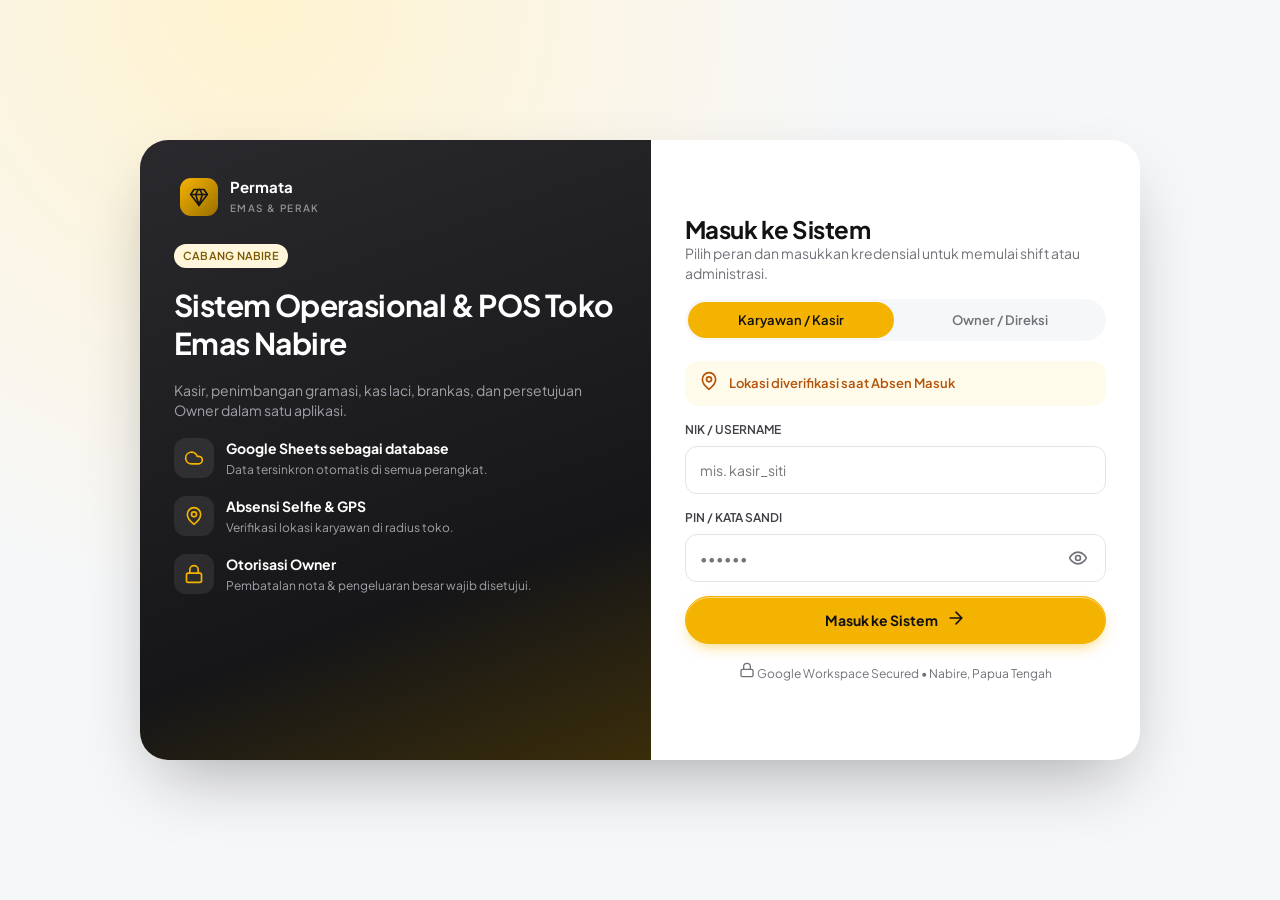
==== index.html @ ee14bbf2 "Feat: Tambah icon & foto profil owner/karyawan, tombol akses cepat + transaksi, dan integrasi Google" ====
<!DOCTYPE html>
<html lang="id">
<head>
<meta charset="UTF-8">
<meta name="viewport" content="width=device-width, initial-scale=1, viewport-fit=cover">
<meta name="theme-color" content="#161618">
<title>Permata Emas &amp; Perak POS</title>
<link rel="preconnect" href="https://fonts.googleapis.com">
<link rel="preconnect" href="https://fonts.gstatic.com" crossorigin>
<link href="https://fonts.googleapis.com/css2?family=Plus+Jakarta+Sans:wght@400;500;600;700;800&display=swap" rel="stylesheet">
<link rel="stylesheet" href="css/style.css">
</head>
<body>

<div id="boot" class="boot"><div><i></i>PERMATA</div></div>

<!-- ============ LOGIN (statis, tampil instan) ============ -->
<div id="view-login" class="hidden">
  <div class="lg">
    <div class="lg-l">
      <div class="brand"><div class="logo" data-ic="gem"></div><div><b>Permata</b><small>EMAS &amp; PERAK</small></div></div>
      <div><span class="pill gold" id="lg-cab">CABANG NABIRE</span></div>
      <h1>Sistem Operasional &amp; POS Toko Emas Nabire</h1>
      <p>Kasir, penimbangan gramasi, kas laci, brankas, dan persetujuan Owner dalam satu aplikasi.</p>
      <div class="feat"><div class="ico" data-ic="cloud"></div><div><b>Google Sheets sebagai database</b><small>Data tersinkron otomatis di semua perangkat.</small></div></div>
      <div class="feat"><div class="ico" data-ic="pin"></div><div><b>Absensi Selfie &amp; GPS</b><small>Verifikasi lokasi karyawan di radius toko.</small></div></div>
      <div class="feat"><div class="ico" data-ic="lock"></div><div><b>Otorisasi Owner</b><small>Pembatalan nota &amp; pengeluaran besar wajib disetujui.</small></div></div>
    </div>
    <div class="lg-r">
      <div class="lgm">
        <div class="brand"><div class="logo" data-ic="gem"></div><div><b id="lgm-nama">Toko Emas &amp; Perak Permata</b><small>SISTEM KASIR &amp; OPERASIONAL</small></div></div>
        <div class="spot" style="margin-top:10px"><span data-ic="coin"></span><div><small style="color:#a1a1aa">Spot Emas 24K Nabire</small><br><b id="lgm-spot">-</b></div></div>
      </div>
      <h2>Masuk ke Sistem</h2>
      <p style="color:var(--mut);margin:4px 0 16px">Pilih peran dan masukkan kredensial untuk memulai shift atau administrasi.</p>
      <div class="seg fill" id="lg-role" style="margin-bottom:16px">
        <button type="button" class="on" data-role="KARYAWAN">Karyawan / Kasir</button>
        <button type="button" data-role="OWNER">Owner / Direksi</button>
      </div>
      <div class="gps warn" id="lg-gps"><span data-ic="pin"></span><span id="lg-gps-t">Memeriksa lokasi…</span></div>
      <form id="lg-form" autocomplete="on" novalidate>
        <div id="lg-err" class="err hidden"></div>
        <label class="fld"><span class="lb">NIK / USERNAME</span><input class="inp" id="lg-u" autocomplete="username" autocapitalize="none" placeholder="mis. kasir_siti"></label>
        <label class="fld"><span class="lb">PIN / KATA SANDI</span>
          <div class="pw"><input class="inp" id="lg-p" type="password" autocomplete="current-password" placeholder="••••••"><button type="button" class="eye" id="lg-eye" aria-label="Tampilkan sandi" data-ic="eye"></button></div>
        </label>
        <button class="btn pri blk" id="lg-go" type="submit">Masuk ke Sistem <span data-ic="arrow"></span></button>
      </form>
      <div class="demo hidden" id="lg-demo"><span class="lbl">Akses cepat pengujian (demo mode)</span>
        <div class="row2"><button type="button" id="dm-k"><span data-ic="user" class="ic s"></span> Kasir</button><button type="button" id="dm-o"><span data-ic="shield"></span> Owner</button></div></div>
      <p style="text-align:center;margin-top:18px"><small><span data-ic="lock" class="ic s"></span> Google Workspace Secured • Nabire, Papua Tengah</small></p>
    </div>
  </div>
</div>

<!-- ============ APLIKASI (semua halaman dimuat sekali, navigasi = show/hide) ============ -->
<div id="view-app" class="hidden">
  <aside id="sidebar"></aside>
  <div class="shell">
    <header id="topbar"></header>
    <main id="main">
      <section class="pg" id="pg-dashboard"></section>
      <section class="pg" id="pg-kasir"></section>
      <section class="pg" id="pg-stok"></section>
      <section class="pg" id="pg-kas"></section>
      <section class="pg" id="pg-brankas"></section>
      <section class="pg" id="pg-bank"></section>
      <section class="pg" id="pg-absensi"></section>
      <section class="pg" id="pg-piutang"></section>
      <section class="pg" id="pg-approval"></section>
      <section class="pg" id="pg-laporan"></section>
      <section class="pg" id="pg-pengaturan"></section>
      <section class="pg" id="pg-backend"></section>
      <section class="pg" id="pg-menu"></section>
    </main>
  </div>
  <nav id="bnav"></nav>
  <button class="fab-quick" data-a="trxnew" data-v="PENJUALAN" aria-label="Transaksi POS Cepat" title="Transaksi Baru (+)" data-ic="plus"></button>
</div>

<div id="modal-root"></div>
<div id="toast-root" aria-live="polite"></div>
<div id="print-area"></div>

<script src="js/config.js"></script>
<script src="js/api.js"></script>
<script src="js/app.js"></script>
</body>
</html>
---- css/style.css ----
/* ===== Aura Aurum POS — token dari DESIGN.md ===== */
:root{--gold:#F5B301;--gold-d:#7b5800;--gold-s:#FFF6DB;--ink:#121212;--obs:#161618;--obs2:#232326;--cv:#F6F7F9;--card:#fff;
--ln:#EDEDF0;--ln2:#E4E4E7;--mut:#71717A;--ok:#059669;--okb:#ECFDF5;--bad:#E11D48;--badb:#FFF1F2;--warn:#B45309;--warnb:#FFFBEB;
--sh:0 4px 20px -2px rgba(22,22,24,.05);--sh2:0 10px 25px -4px rgba(0,0,0,.25);--sb:env(safe-area-inset-bottom,0px);--st:env(safe-area-inset-top,0px)}
*{box-sizing:border-box;margin:0;padding:0}
html,body{height:100%}
body{font-family:'Plus Jakarta Sans',system-ui,-apple-system,'Segoe UI',Roboto,sans-serif;background:var(--cv);color:var(--ink);font-size:14px;line-height:20px;font-variant-numeric:tabular-nums;-webkit-tap-highlight-color:transparent;overflow-x:hidden}
button,input,select,textarea{font:inherit;color:inherit}
button{cursor:pointer;border:0;background:none;text-align:left}
a{color:var(--gold-d)}
.hidden{display:none!important}
.ic{width:20px;height:20px;fill:none;stroke:currentColor;stroke-width:2;stroke-linecap:round;stroke-linejoin:round;flex:none}
.ic.s{width:16px;height:16px}.ic.l{width:24px;height:24px}
:focus-visible{outline:2px solid var(--gold);outline-offset:2px}
small{font-size:12px;line-height:16px;color:var(--mut)}
b,.b{font-weight:700}
h1,h2,h3{letter-spacing:-.02em}
/* boot */
.boot{position:fixed;inset:0;background:var(--obs);display:grid;place-items:center;z-index:99;color:var(--gold);font-weight:800;letter-spacing:.2em}
.boot i{display:block;width:44px;height:44px;border-radius:12px;background:linear-gradient(135deg,#F5B301,#7b5800);margin:0 auto 14px;animation:pl 1s infinite alternate}
@keyframes pl{to{transform:scale(1.12);opacity:.7}}
/* buttons */
.btn{display:inline-flex;align-items:center;justify-content:center;gap:8px;min-height:48px;padding:0 20px;border-radius:999px;font-weight:700;border:1px solid var(--ln2);background:#fff;transition:transform .08s,background .15s;text-align:center}
.btn:active{transform:scale(.98)}
.btn.pri{background:var(--gold);border-color:var(--gold);color:var(--ink);box-shadow:inset 0 1px 0 rgba(255,255,255,.5),0 6px 16px -6px rgba(245,179,1,.7)}
.btn.dk{background:var(--obs);border-color:var(--obs);color:#fff}
.btn.gh:hover{background:#F4F4F5}
.btn.bad{background:var(--badb);border-color:#fecdd3;color:var(--bad)}
.btn.sm{min-height:36px;padding:0 14px;font-size:13px}
.btn.blk{width:100%}
.btn[disabled]{opacity:.5;pointer-events:none}
.ibtn{width:44px;height:44px;border-radius:50%;display:grid;place-items:center;background:#fff;border:1px solid var(--ln);position:relative}
.dot{position:absolute;top:6px;right:6px;min-width:16px;height:16px;border-radius:9px;background:var(--bad);color:#fff;font-size:10px;font-weight:700;display:grid;place-items:center;padding:0 4px}
/* cards */
.card{background:var(--card);border:1px solid var(--ln);border-radius:18px;box-shadow:var(--sh);padding:18px}
.card h3{font-size:16px;line-height:24px;font-weight:700}
.card .hd{display:flex;justify-content:space-between;align-items:center;gap:10px;margin-bottom:12px;flex-wrap:wrap}
.grid{display:grid;gap:20px}
.g4{grid-template-columns:repeat(4,1fr)}.g3{grid-template-columns:repeat(3,1fr)}.g2{grid-template-columns:repeat(2,1fr)}
.dash2{grid-template-columns:minmax(0,2fr) minmax(0,1fr)}
.kpi{position:relative;overflow:hidden}
.kpi .t{color:var(--mut);font-size:12px;font-weight:500}
.kpi .v{font-size:24px;line-height:32px;font-weight:700;letter-spacing:-.02em;margin:6px 0 8px}
.kpi .v small{font-size:13px;font-weight:600}
.kpi .ci{position:absolute;top:14px;right:14px;width:36px;height:36px;border-radius:50%;background:var(--cv);display:grid;place-items:center;color:var(--obs)}
.kpi.gold{background:linear-gradient(135deg,#fff 40%,var(--gold-s))}
.pill,.tag{display:inline-flex;align-items:center;gap:4px;border-radius:999px;font-size:11px;font-weight:600;padding:2px 9px;background:var(--cv);color:var(--mut);letter-spacing:.02em;white-space:nowrap}
.tag{border-radius:6px;text-transform:uppercase;letter-spacing:.04em;font-size:10px}
.pill.ok,.tag.ok{background:var(--okb);color:var(--ok)}.pill.bad,.tag.bad{background:var(--badb);color:var(--bad)}
.pill.warn,.tag.warn{background:var(--warnb);color:var(--warn)}.pill.gold,.tag.gold{background:var(--gold-s);color:var(--gold-d)}
.lbl{font-size:11px;font-weight:600;letter-spacing:.04em;text-transform:uppercase;color:var(--mut)}
/* shell */
#view-app{display:flex;min-height:100%}
#sidebar{width:260px;position:fixed;inset:0 auto 0 0;background:var(--obs);color:#fff;display:flex;flex-direction:column;padding:20px 16px;gap:14px;z-index:30;overflow-y:auto}
.brand{display:flex;gap:12px;align-items:center;padding:4px 6px 10px}
.logo{width:38px;height:38px;border-radius:11px;background:linear-gradient(135deg,#F5B301,#9a6f00);display:grid;place-items:center;color:#161618;flex:none}
.brand b{display:block;font-size:15px;line-height:18px}.brand small{color:#8E8E93;letter-spacing:.14em;font-size:10px;font-weight:600}
.nav{display:flex;flex-direction:column;gap:4px}
.nv{display:flex;align-items:center;gap:12px;height:46px;padding:0 16px;border-radius:999px;color:#8E8E93;font-weight:600;transition:background .12s,color .12s;width:100%}
.nv:hover{color:#fff;background:rgba(255,255,255,.06)}
.nv.on{background:var(--gold);color:#121212}
.nv .cnt{margin-left:auto;background:var(--bad);color:#fff;border-radius:9px;font-size:10px;padding:0 6px;min-width:18px;text-align:center}
.sbf{margin-top:auto;display:flex;flex-direction:column;gap:10px}
.sync{display:flex;align-items:center;gap:8px;padding:10px 12px;border-radius:14px;background:rgba(255,255,255,.06);font-size:12px;color:#d4d4d8}
.sync i{width:8px;height:8px;border-radius:50%;background:#34d399;flex:none}.sync.off i{background:#fb7185}.sync.run i{background:var(--gold);animation:pl .6s infinite alternate}
.shell{margin-left:260px;flex:1;min-width:0;display:flex;flex-direction:column}
#topbar{display:flex;align-items:center;gap:12px;padding:16px 24px 0;position:sticky;top:0;z-index:20;background:linear-gradient(var(--cv) 75%,rgba(246,247,249,0));padding-bottom:10px}
#topbar .ttl{flex:1;min-width:0}#topbar .ttl b{font-size:16px;display:block;white-space:nowrap;overflow:hidden;text-overflow:ellipsis}
.chips{display:flex;gap:8px;align-items:center;flex-wrap:wrap}
.chip{display:inline-flex;align-items:center;gap:6px;border-radius:999px;background:#fff;border:1px solid var(--ln);padding:6px 12px;font-size:12px;font-weight:600}
.chip.gold{background:var(--gold-s);border-color:#fde7a0;color:var(--gold-d)}
.me{display:flex;align-items:center;gap:10px}
.av{position:relative;width:40px;height:40px;border-radius:50%;background:linear-gradient(135deg,#F5B301,#7b5800);color:#fff;display:grid;place-items:center;font-weight:700;border:2px solid #fff;box-shadow:var(--sh);flex:none;overflow:hidden;font-size:13px;line-height:1}
.av.karyawan{background:linear-gradient(135deg,#3f3f46,#18181b)}
.av.owner{background:linear-gradient(135deg,#F5B301,#7b5800)}
.av.sm{width:30px;height:30px;font-size:11px;border-width:1.5px}
.av.xs{width:22px;height:22px;font-size:9px;border-width:1px}
.av.lg{width:56px;height:56px;font-size:20px;border-width:3px}
.av img{width:100%;height:100%;object-fit:cover;display:block}
.u-badge{display:inline-flex;align-items:center;gap:8px;font-weight:600}
.u-badge .nm{font-size:13px;line-height:16px}
.u-pill{display:inline-flex;align-items:center;gap:5px;background:var(--cv);padding:2px 8px 2px 2px;border-radius:999px;font-size:11px;font-weight:600;color:var(--ink);border:1px solid var(--ln)}
.fab-quick{position:fixed;right:24px;bottom:24px;z-index:45;width:56px;height:56px;border-radius:50%;background:var(--gold);color:var(--ink);display:grid;place-items:center;box-shadow:0 8px 24px -4px rgba(245,179,1,.65),0 2px 8px rgba(0,0,0,.15);border:2px solid #fff;transition:transform .12s,box-shadow .12s}
.fab-quick:hover{transform:scale(1.06);box-shadow:0 12px 28px -4px rgba(245,179,1,.8)}
.fab-quick:active{transform:scale(.94)}
.me .nm{text-align:right;line-height:16px}.me .nm b{font-size:13px;display:block}
main{padding:8px 24px 40px;flex:1}
.pg{display:none}.pg.on{display:block;animation:fi .12s ease-out}
@keyframes fi{from{opacity:.4}to{opacity:1}}
.ph{display:flex;justify-content:space-between;align-items:flex-end;gap:14px;margin:6px 0 18px;flex-wrap:wrap}
.ph h1{font-size:28px;line-height:36px;font-weight:700}.ph p{color:var(--mut);margin-top:2px}
#bnav{display:none}
/* list rows */
.tr{display:flex;align-items:center;gap:12px;width:100%;padding:12px 4px;border-bottom:1px solid #F1F1F4;min-height:56px}
.tr:last-child{border-bottom:0}
.tr:hover{background:#FAFAFB}
.ico{width:44px;height:44px;border-radius:14px;background:var(--cv);display:grid;place-items:center;color:var(--gold-d);flex:none}
.ico.bad{background:var(--badb);color:var(--bad)}.ico.ok{background:var(--okb);color:var(--ok)}.ico.gold{background:var(--gold-s)}
.tm{flex:1;min-width:0}.tm b{display:block;white-space:nowrap;overflow:hidden;text-overflow:ellipsis}.tm small{display:flex;gap:6px;align-items:center;flex-wrap:wrap}
.ta{text-align:right;flex:none}.ta b{display:block}.ta.neg b{color:var(--bad)}
.empty{text-align:center;color:var(--mut);padding:28px 10px}
/* quick tiles */
.tiles{display:grid;grid-template-columns:repeat(4,1fr);gap:12px}
.tile{display:flex;flex-direction:column;align-items:center;gap:8px;padding:16px 8px;min-height:92px;border-radius:18px;background:#fff;border:1px solid var(--ln);font-weight:600;font-size:13px;text-align:center;transition:transform .08s}
.tile:active{transform:scale(.97)}
.tile .ico{width:48px;height:48px;border-radius:50%}
.tile.pri{background:var(--gold);border-color:var(--gold)}.tile.pri .ico{background:rgba(255,255,255,.55);color:var(--ink)}
/* chart */
.bars{display:flex;align-items:flex-end;gap:6px;height:210px;padding-top:34px;position:relative}
.bc{flex:1;display:flex;flex-direction:column;align-items:center;gap:6px;height:100%;justify-content:flex-end;position:relative;min-width:0}
.bc .bw{width:100%;display:flex;align-items:flex-end;gap:2px;flex:1;justify-content:center}
.bc .b1{width:min(26px,60%);background:var(--gold);border-radius:8px 8px 3px 3px;min-height:3px;transition:height .25s}
.bc .b2{width:min(10px,30%);background:#D4D4D8;border-radius:5px 5px 2px 2px;min-height:3px}
.bc.z .b1{background:#F4F5F7}
.bc small{font-size:10px}
.bc .tip{display:none;position:absolute;bottom:calc(100% - 28px);left:50%;transform:translateX(-50%);background:var(--obs);color:#fff;border-radius:12px;padding:8px 12px;font-size:11px;white-space:nowrap;z-index:5;box-shadow:var(--sh2);line-height:16px}
.bc:hover .tip,.bc:focus .tip,.bc.sel .tip{display:block}
.bc.sel .b1,.bc:hover .b1{background:#d99f00}
.seg{display:inline-flex;background:var(--cv);border-radius:999px;padding:3px;gap:2px;flex-wrap:wrap}
.seg button{border-radius:999px;padding:0 14px;min-height:36px;font-weight:600;font-size:13px;color:var(--mut);text-align:center}
.seg button.on{background:var(--gold);color:var(--ink)}
.seg.w button{flex:1}
.seg.fill{display:flex}.seg.fill button{flex:1}
.legend{display:flex;gap:16px;font-size:12px;color:var(--mut);flex-wrap:wrap;margin-top:10px}.legend i{display:inline-block;width:10px;height:10px;border-radius:50%;margin-right:6px}
.mini{background:var(--cv);border-radius:16px;padding:14px}
.mini .big{font-size:26px;font-weight:700;letter-spacing:-.02em;line-height:34px}
.track{height:8px;background:#E4E4E7;border-radius:6px;overflow:hidden;margin:8px 0}.track i{display:block;height:100%;background:var(--gold);border-radius:6px}
/* approval item */
.ap{border-radius:14px;border:1px solid var(--ln);padding:12px;margin-bottom:10px;background:#fff}
.ap p{margin:4px 0 10px;font-weight:600}
.ap .ac{display:flex;gap:8px;justify-content:flex-end}
.dark{background:var(--obs);color:#fff;border-radius:18px;padding:18px;display:flex;align-items:center;gap:14px;box-shadow:var(--sh2)}
.dark .coin{width:44px;height:44px;border-radius:50%;background:var(--gold);color:#161618;display:grid;place-items:center;flex:none}
.dark small{color:#a1a1aa;letter-spacing:.04em}.dark b{font-size:17px;display:block}
/* table */
.tbw{overflow-x:auto;margin:0 -4px}
table{width:100%;border-collapse:collapse;min-width:520px}
th{font-size:11px;font-weight:600;letter-spacing:.04em;text-transform:uppercase;color:var(--mut);text-align:left;padding:8px 10px;white-space:nowrap}
td{padding:11px 10px;border-top:1px solid #F1F1F4;vertical-align:middle}
td.r,th.r{text-align:right}
/* forms */
.fld{display:block;margin-bottom:14px}
.fld .lb{display:block;font-size:12px;font-weight:600;margin-bottom:6px;color:#3f3f46}
.inp{width:100%;min-height:48px;border:1px solid var(--ln2);border-radius:12px;padding:10px 14px;background:#fff;transition:box-shadow .15s,border-color .15s}
textarea.inp{min-height:76px;resize:vertical}
.inp:focus{outline:0;border-color:var(--gold);box-shadow:0 0 0 3px rgba(245,179,1,.3)}
.adorn{position:relative}.adorn .inp{padding-right:54px}.adorn b{position:absolute;right:14px;top:50%;transform:translateY(-50%);color:var(--mut);font-size:13px}
.fld small{display:block;margin-top:4px}
.row2{display:grid;grid-template-columns:1fr 1fr;gap:12px}
.pw{position:relative}.pw .eye{position:absolute;right:6px;top:2px;width:44px;height:44px;display:grid;place-items:center;color:var(--mut)}
.err{background:var(--badb);color:var(--bad);border-radius:12px;padding:10px 14px;font-weight:600;font-size:13px;margin-bottom:12px}
.photo{display:flex;align-items:center;gap:12px;margin-bottom:14px}.photo img{width:64px;height:64px;border-radius:12px;object-fit:cover;border:1px solid var(--ln2)}
.chk{display:flex;gap:10px;align-items:center;min-height:44px;font-weight:500}.chk input{width:20px;height:20px;accent-color:#161618}
/* modal */
#modal-root{position:fixed;inset:0;z-index:60;pointer-events:none}
.bd{position:absolute;inset:0;background:rgba(18,18,20,.4);backdrop-filter:blur(12px);-webkit-backdrop-filter:blur(12px);pointer-events:auto;display:flex;align-items:center;justify-content:center;padding:16px;animation:fi .12s}
.md{background:#fff;border-radius:24px;width:min(560px,100%);max-height:calc(100% - 8px);display:flex;flex-direction:column;box-shadow:var(--sh2);overflow:hidden;animation:up .16s ease-out}
@keyframes up{from{transform:translateY(14px);opacity:.5}}
.md .mh{display:flex;justify-content:space-between;align-items:flex-start;gap:12px;padding:20px 22px 8px}
.md .mh h2{font-size:20px;line-height:28px}
.md .mb{padding:8px 22px 22px;overflow-y:auto;-webkit-overflow-scrolling:touch}
/* toast */
#toast-root{position:fixed;top:calc(12px + var(--st));left:50%;transform:translateX(-50%);z-index:90;display:flex;flex-direction:column;gap:8px;width:min(420px,calc(100% - 24px));pointer-events:none}
.toast{background:var(--obs);color:#fff;border-radius:14px;padding:12px 16px;font-weight:600;box-shadow:var(--sh2);display:flex;gap:10px;align-items:center;animation:up .15s}
.toast.err{background:#9f1239}.toast.ok .ic{color:#34d399}
/* login */
#view-login{min-height:100%;display:flex;align-items:center;justify-content:center;padding:24px;background:radial-gradient(circle at 20% 0,#fff3cf,transparent 45%),var(--cv)}
.lg{display:flex;width:min(1000px,100%);border-radius:28px;overflow:hidden;box-shadow:0 30px 70px -20px rgba(22,22,24,.35);background:#fff;min-height:620px}
.lg-l{flex:1.05;background:linear-gradient(160deg,#2a2a2e,#161618 70%,#3a2d0a);color:#fff;padding:34px;display:flex;flex-direction:column;gap:18px}
.lg-l h1{font-size:30px;line-height:38px}.lg-l p{color:#a1a1aa}
.feat{display:flex;gap:12px}.feat .ico{background:rgba(255,255,255,.08);color:var(--gold);width:40px;height:40px;border-radius:12px}.feat b{display:block}.feat small{color:#a1a1aa}
.spot{background:rgba(255,255,255,.07);border-radius:16px;padding:12px 16px;display:flex;align-items:center;gap:12px}.spot b{color:var(--gold);font-size:18px}
.lg-r{flex:1;padding:34px;display:flex;flex-direction:column;justify-content:center}
.lg-r h2{font-size:24px}
.demo{background:#F4F2FD;border-radius:16px;padding:12px;margin-top:14px}
.demo .row2{margin-top:8px}.demo button{background:#fff;border-radius:12px;padding:10px 12px;font-weight:600;min-height:48px}
.gps{display:flex;gap:10px;align-items:center;padding:10px 14px;border-radius:14px;background:var(--okb);color:#065f46;font-weight:600;font-size:13px;margin:4px 0 14px}
.gps.warn{background:var(--warnb);color:var(--warn)}
/* struk */
.struk{font-family:'Courier New',monospace;font-size:12px;line-height:17px;background:#fffef7;border:1px dashed #d4d4d8;border-radius:10px;padding:14px;white-space:pre-wrap;word-break:break-word}
#print-area{display:none}
@media print{
 body *{visibility:hidden!important}
 #print-area,#print-area *{visibility:visible!important}
 #print-area{display:block!important;position:absolute;left:0;top:0;width:58mm;font-family:'Courier New',monospace;font-size:11px;line-height:14px;white-space:pre-wrap;color:#000}
 @page{margin:2mm}
}
/* responsive */
@media(max-width:1180px){.g4{grid-template-columns:repeat(2,1fr)}.dash2{grid-template-columns:1fr}}
@media(max-width:899px){
 #sidebar{display:none}.shell{margin-left:0}
 #topbar{padding:calc(10px + var(--st)) 16px 6px;background:#fff;border-bottom:1px solid var(--ln)}
 #topbar .desk{display:none}.me .nm{display:none}
 .fab-quick{bottom:calc(76px + var(--sb));right:16px;width:50px;height:50px}
 main{padding:12px 16px calc(96px + var(--sb))}
 #bnav{display:flex;position:fixed;left:0;right:0;bottom:0;background:#fff;border-top:1px solid var(--ln);padding:6px 6px calc(6px + var(--sb));z-index:25;justify-content:space-around}
 #bnav button{display:flex;flex-direction:column;align-items:center;gap:2px;min-width:60px;min-height:52px;padding:6px 10px;border-radius:999px;font-size:11px;font-weight:600;color:#52525b;text-align:center;position:relative}
 #bnav button.on{background:var(--gold);color:var(--ink)}
 #bnav .cnt{position:absolute;top:2px;right:8px;background:var(--bad);color:#fff;border-radius:9px;font-size:9px;padding:0 5px}
 .g4,.g3{grid-template-columns:repeat(2,1fr);gap:12px}.g2{grid-template-columns:1fr}.grid{gap:14px}
 .ph h1{font-size:22px;line-height:28px}
 .kpi .v{font-size:20px}
 .tiles{gap:8px}.tile{padding:12px 4px;font-size:12px}.tile .ico{width:42px;height:42px}
 .lg{flex-direction:column;min-height:0;border-radius:24px}.lg-l{display:none}.lg-r{padding:22px}
 #view-login{padding:12px;align-items:flex-start}
 .md{border-radius:24px 24px 0 0;width:100%;max-height:92%}.bd{align-items:flex-end;padding:0}
 .row2{grid-template-columns:1fr 1fr}
 .lgm{display:block!important}
}
.lgm{display:none;background:linear-gradient(160deg,#2a2a2e,#161618 70%,#3a2d0a);color:#fff;border-radius:22px;padding:20px;margin-bottom:16px}
.lgm h1{font-size:22px;line-height:28px}.lgm p{color:#a1a1aa}
@media(max-width:380px){.g4,.g3{grid-template-columns:1fr}}
@media(prefers-reduced-motion:reduce){*{animation:none!important;transition:none!important}}
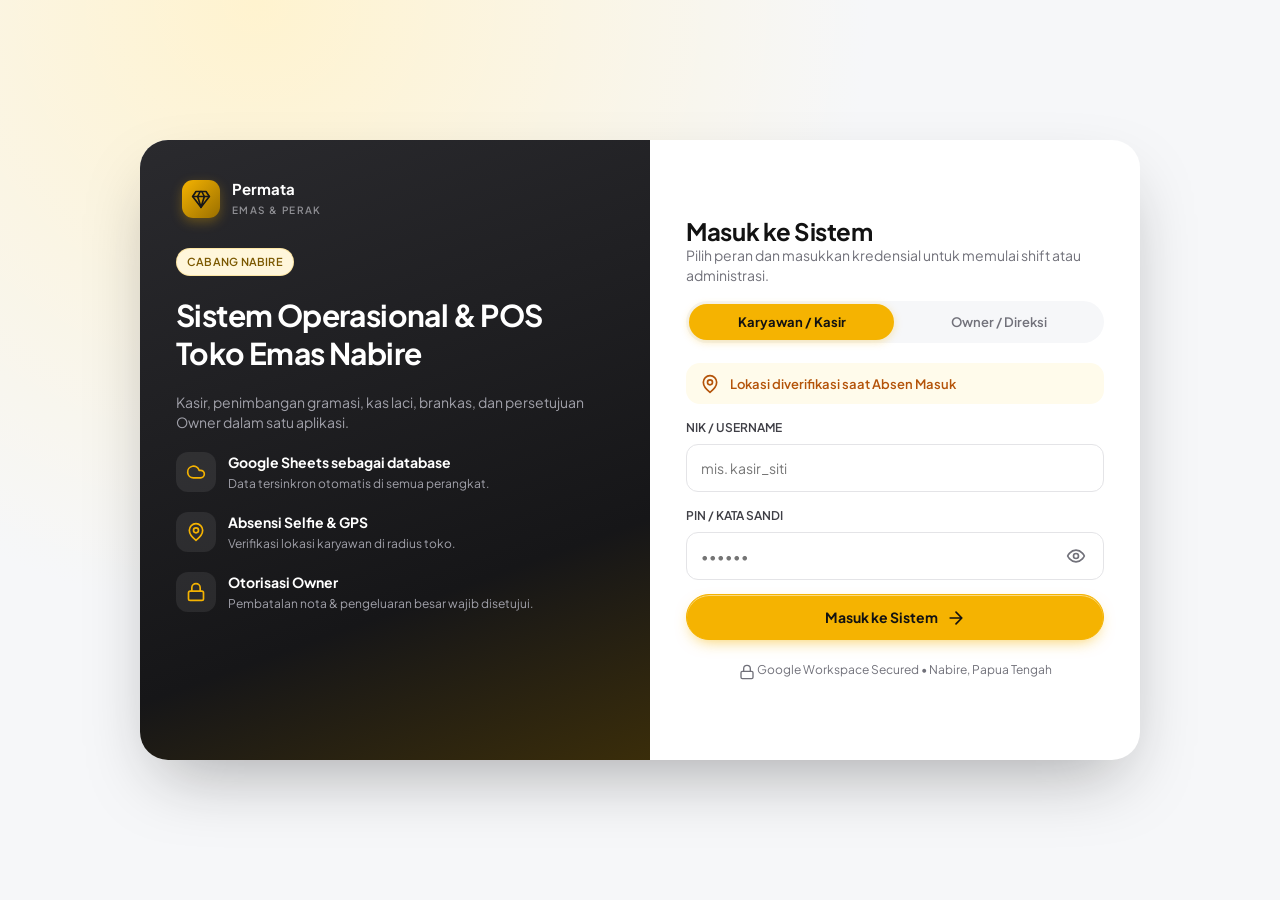
==== commit 6afcd3ad: "feat(ui/seo/struk): perbaiki layout responsif desktop/hp, optimasi SEO & Schema.org, serta tambah fi" ====
--- a/index.html
+++ b/index.html
@@ -3,12 +3,87 @@
 <head>
 <meta charset="UTF-8">
 <meta name="viewport" content="width=device-width, initial-scale=1, viewport-fit=cover">
+<meta http-equiv="X-UA-Compatible" content="IE=edge">
 <meta name="theme-color" content="#161618">
-<title>Permata Emas &amp; Perak POS</title>
+<title>Permata POS — Sistem Kasir &amp; Manajemen Toko Emas &amp; Perak Nabire</title>
+
+<!-- SEO Meta Tags -->
+<meta name="description" content="Sistem Kasir (POS) &amp; Manajemen Operasional Terintegrasi Toko Emas &amp; Perak Permata Nabire, Papua Tengah. Mengelola transaksi penjualan perhiasan emas/perak, buyback, timbangan gramasi, kas laci POS, brankas vault, absensi GPS karyawan, dan database Google Sheets otomatis.">
+<meta name="keywords" content="toko emas nabire, pos toko emas, kasir emas perak, permata pos nabire, aplikasi kasir perhiasan, buyback emas papua, pembukuan toko emas, kasir emas cloud, pos google sheets">
+<meta name="author" content="Toko Emas &amp; Perak Permata Nabire">
+<meta name="robots" content="index, follow, max-image-preview:large, max-snippet:-1, max-video-preview:-1">
+<link rel="canonical" href="https://dahnial.github.io/EMAS-POS/">
+
+<!-- Open Graph / Facebook -->
+<meta property="og:type" content="website">
+<meta property="og:url" content="https://dahnial.github.io/EMAS-POS/">
+<meta property="og:site_name" content="Permata POS Nabire">
+<meta property="og:title" content="Permata POS — Sistem Kasir &amp; Manajemen Toko Emas &amp; Perak Nabire">
+<meta property="og:description" content="Aplikasi kasir &amp; pembukuan toko emas &amp; perak modern berbasis cloud Google Apps Script &amp; Google Sheets. Cepat, aman, dan responsif di smartphone &amp; desktop.">
+<meta property="og:image" content="https://dahnial.github.io/EMAS-POS/css/banner.png">
+<meta property="og:locale" content="id_ID">
+
+<!-- Twitter Card -->
+<meta name="twitter:card" content="summary_large_image">
+<meta name="twitter:url" content="https://dahnial.github.io/EMAS-POS/">
+<meta name="twitter:title" content="Permata POS — Sistem Kasir Toko Emas &amp; Perak Nabire">
+<meta name="twitter:description" content="Manajemen kasir POS perhiasan emas/perak, gramasi, brankas, dan operasional toko terintegrasi.">
+<meta name="twitter:image" content="https://dahnial.github.io/EMAS-POS/css/banner.png">
+
+<!-- PWA & Mobile Web App Meta -->
+<meta name="apple-mobile-web-app-capable" content="yes">
+<meta name="apple-mobile-web-app-status-bar-style" content="black-translucent">
+<meta name="apple-mobile-web-app-title" content="Permata POS">
+<meta name="mobile-web-app-capable" content="yes">
+<meta name="application-name" content="Permata POS">
+<meta name="format-detection" content="telephone=no">
+
+<!-- Favicon SVG Data URI -->
+<link rel="icon" type="image/svg+xml" href="data:image/svg+xml,%3Csvg xmlns='http://www.w3.org/2000/svg' viewBox='0 0 24 24'%3E%3Cpath fill='%23F5B301' d='M6 3h12l4 6-10 13L2 9Z'/%3E%3Cpath fill='%239a6f00' d='M11 3 8 9l4 13 4-13-3-6'/%3E%3Cpath stroke='%23ffffff' stroke-width='1.5' fill='none' d='M2 9h20'/%3E%3C/svg%3E">
+
+<!-- Google Fonts -->
 <link rel="preconnect" href="https://fonts.googleapis.com">
 <link rel="preconnect" href="https://fonts.gstatic.com" crossorigin>
-<link href="https://fonts.googleapis.com/css2?family=Plus+Jakarta+Sans:wght@400;500;600;700;800&display=swap" rel="stylesheet">
-<link rel="stylesheet" href="css/style.css">
+<link href="https://fonts.googleapis.com/css2?family=Plus+Jakarta+Sans:wght@400;500;600;700;800&family=JetBrains+Mono:wght@400;500;700&display=swap" rel="stylesheet">
+
+<!-- CSS Stylesheet -->
+<link rel="stylesheet" href="css/style.css?v=2.2">
+
+<!-- Schema.org Structured Data (JSON-LD) -->
+<script type="application/ld+json">
+{
+  "@context": "https://schema.org",
+  "@graph": [
+    {
+      "@type": "JewelryStore",
+      "@id": "https://dahnial.github.io/EMAS-POS/#store",
+      "name": "Toko Emas & Perak Permata",
+      "description": "Toko perhiasan emas dan perak terpercaya di Nabire, Papua Tengah. Melayani jual beli perhiasan kadar 375, 700, 750, 24K, dan perak 925/999.",
+      "url": "https://dahnial.github.io/EMAS-POS/",
+      "address": {
+        "@type": "PostalAddress",
+        "addressLocality": "Nabire",
+        "addressRegion": "Papua Tengah",
+        "addressCountry": "ID"
+      },
+      "currenciesAccepted": "IDR",
+      "paymentAccepted": "Cash, Bank Transfer, QRIS"
+    },
+    {
+      "@type": "SoftwareApplication",
+      "@id": "https://dahnial.github.io/EMAS-POS/#app",
+      "name": "Permata POS",
+      "applicationCategory": "BusinessApplication",
+      "operatingSystem": "All modern browsers (Desktop, Tablet, iOS, Android)",
+      "offers": {
+        "@type": "Offer",
+        "price": "0",
+        "priceCurrency": "IDR"
+      }
+    }
+  ]
+}
+</script>
 </head>
 <body>
 
@@ -53,8 +128,9 @@
   </div>
 </div>
 
-<!-- ============ APLIKASI (semua halaman dimuat sekali, navigasi = show/hide) ============ -->
+<!-- ============ APLIKASI (SPA - navigasi 0ms) ============ -->
 <div id="view-app" class="hidden">
+  <div id="sidebar-backdrop" class="sidebar-backdrop" data-a="sbclose"></div>
   <aside id="sidebar"></aside>
   <div class="shell">
     <header id="topbar"></header>
@@ -82,8 +158,8 @@
 <div id="toast-root" aria-live="polite"></div>
 <div id="print-area"></div>
 
-<script src="js/config.js"></script>
-<script src="js/api.js"></script>
-<script src="js/app.js"></script>
+<script src="js/config.js?v=2.2"></script>
+<script src="js/api.js?v=2.2"></script>
+<script src="js/app.js?v=2.2"></script>
 </body>
 </html>
--- a/css/style.css
+++ b/css/style.css
@@ -1,213 +1,556 @@
-/* ===== Aura Aurum POS — token dari DESIGN.md ===== */
-:root{--gold:#F5B301;--gold-d:#7b5800;--gold-s:#FFF6DB;--ink:#121212;--obs:#161618;--obs2:#232326;--cv:#F6F7F9;--card:#fff;
---ln:#EDEDF0;--ln2:#E4E4E7;--mut:#71717A;--ok:#059669;--okb:#ECFDF5;--bad:#E11D48;--badb:#FFF1F2;--warn:#B45309;--warnb:#FFFBEB;
---sh:0 4px 20px -2px rgba(22,22,24,.05);--sh2:0 10px 25px -4px rgba(0,0,0,.25);--sb:env(safe-area-inset-bottom,0px);--st:env(safe-area-inset-top,0px)}
-*{box-sizing:border-box;margin:0;padding:0}
-html,body{height:100%}
-body{font-family:'Plus Jakarta Sans',system-ui,-apple-system,'Segoe UI',Roboto,sans-serif;background:var(--cv);color:var(--ink);font-size:14px;line-height:20px;font-variant-numeric:tabular-nums;-webkit-tap-highlight-color:transparent;overflow-x:hidden}
-button,input,select,textarea{font:inherit;color:inherit}
-button{cursor:pointer;border:0;background:none;text-align:left}
-a{color:var(--gold-d)}
-.hidden{display:none!important}
-.ic{width:20px;height:20px;fill:none;stroke:currentColor;stroke-width:2;stroke-linecap:round;stroke-linejoin:round;flex:none}
-.ic.s{width:16px;height:16px}.ic.l{width:24px;height:24px}
-:focus-visible{outline:2px solid var(--gold);outline-offset:2px}
-small{font-size:12px;line-height:16px;color:var(--mut)}
-b,.b{font-weight:700}
-h1,h2,h3{letter-spacing:-.02em}
-/* boot */
-.boot{position:fixed;inset:0;background:var(--obs);display:grid;place-items:center;z-index:99;color:var(--gold);font-weight:800;letter-spacing:.2em}
-.boot i{display:block;width:44px;height:44px;border-radius:12px;background:linear-gradient(135deg,#F5B301,#7b5800);margin:0 auto 14px;animation:pl 1s infinite alternate}
-@keyframes pl{to{transform:scale(1.12);opacity:.7}}
-/* buttons */
-.btn{display:inline-flex;align-items:center;justify-content:center;gap:8px;min-height:48px;padding:0 20px;border-radius:999px;font-weight:700;border:1px solid var(--ln2);background:#fff;transition:transform .08s,background .15s;text-align:center}
-.btn:active{transform:scale(.98)}
-.btn.pri{background:var(--gold);border-color:var(--gold);color:var(--ink);box-shadow:inset 0 1px 0 rgba(255,255,255,.5),0 6px 16px -6px rgba(245,179,1,.7)}
-.btn.dk{background:var(--obs);border-color:var(--obs);color:#fff}
-.btn.gh:hover{background:#F4F4F5}
-.btn.bad{background:var(--badb);border-color:#fecdd3;color:var(--bad)}
-.btn.sm{min-height:36px;padding:0 14px;font-size:13px}
-.btn.blk{width:100%}
-.btn[disabled]{opacity:.5;pointer-events:none}
-.ibtn{width:44px;height:44px;border-radius:50%;display:grid;place-items:center;background:#fff;border:1px solid var(--ln);position:relative}
-.dot{position:absolute;top:6px;right:6px;min-width:16px;height:16px;border-radius:9px;background:var(--bad);color:#fff;font-size:10px;font-weight:700;display:grid;place-items:center;padding:0 4px}
-/* cards */
-.card{background:var(--card);border:1px solid var(--ln);border-radius:18px;box-shadow:var(--sh);padding:18px}
-.card h3{font-size:16px;line-height:24px;font-weight:700}
-.card .hd{display:flex;justify-content:space-between;align-items:center;gap:10px;margin-bottom:12px;flex-wrap:wrap}
-.grid{display:grid;gap:20px}
-.g4{grid-template-columns:repeat(4,1fr)}.g3{grid-template-columns:repeat(3,1fr)}.g2{grid-template-columns:repeat(2,1fr)}
-.dash2{grid-template-columns:minmax(0,2fr) minmax(0,1fr)}
-.kpi{position:relative;overflow:hidden}
-.kpi .t{color:var(--mut);font-size:12px;font-weight:500}
-.kpi .v{font-size:24px;line-height:32px;font-weight:700;letter-spacing:-.02em;margin:6px 0 8px}
-.kpi .v small{font-size:13px;font-weight:600}
-.kpi .ci{position:absolute;top:14px;right:14px;width:36px;height:36px;border-radius:50%;background:var(--cv);display:grid;place-items:center;color:var(--obs)}
-.kpi.gold{background:linear-gradient(135deg,#fff 40%,var(--gold-s))}
-.pill,.tag{display:inline-flex;align-items:center;gap:4px;border-radius:999px;font-size:11px;font-weight:600;padding:2px 9px;background:var(--cv);color:var(--mut);letter-spacing:.02em;white-space:nowrap}
-.tag{border-radius:6px;text-transform:uppercase;letter-spacing:.04em;font-size:10px}
-.pill.ok,.tag.ok{background:var(--okb);color:var(--ok)}.pill.bad,.tag.bad{background:var(--badb);color:var(--bad)}
-.pill.warn,.tag.warn{background:var(--warnb);color:var(--warn)}.pill.gold,.tag.gold{background:var(--gold-s);color:var(--gold-d)}
-.lbl{font-size:11px;font-weight:600;letter-spacing:.04em;text-transform:uppercase;color:var(--mut)}
-/* shell */
-#view-app{display:flex;min-height:100%}
-#sidebar{width:260px;position:fixed;inset:0 auto 0 0;background:var(--obs);color:#fff;display:flex;flex-direction:column;padding:20px 16px;gap:14px;z-index:30;overflow-y:auto}
-.brand{display:flex;gap:12px;align-items:center;padding:4px 6px 10px}
-.logo{width:38px;height:38px;border-radius:11px;background:linear-gradient(135deg,#F5B301,#9a6f00);display:grid;place-items:center;color:#161618;flex:none}
-.brand b{display:block;font-size:15px;line-height:18px}.brand small{color:#8E8E93;letter-spacing:.14em;font-size:10px;font-weight:600}
-.nav{display:flex;flex-direction:column;gap:4px}
-.nv{display:flex;align-items:center;gap:12px;height:46px;padding:0 16px;border-radius:999px;color:#8E8E93;font-weight:600;transition:background .12s,color .12s;width:100%}
-.nv:hover{color:#fff;background:rgba(255,255,255,.06)}
-.nv.on{background:var(--gold);color:#121212}
-.nv .cnt{margin-left:auto;background:var(--bad);color:#fff;border-radius:9px;font-size:10px;padding:0 6px;min-width:18px;text-align:center}
-.sbf{margin-top:auto;display:flex;flex-direction:column;gap:10px}
-.sync{display:flex;align-items:center;gap:8px;padding:10px 12px;border-radius:14px;background:rgba(255,255,255,.06);font-size:12px;color:#d4d4d8}
-.sync i{width:8px;height:8px;border-radius:50%;background:#34d399;flex:none}.sync.off i{background:#fb7185}.sync.run i{background:var(--gold);animation:pl .6s infinite alternate}
-.shell{margin-left:260px;flex:1;min-width:0;display:flex;flex-direction:column}
-#topbar{display:flex;align-items:center;gap:12px;padding:16px 24px 0;position:sticky;top:0;z-index:20;background:linear-gradient(var(--cv) 75%,rgba(246,247,249,0));padding-bottom:10px}
-#topbar .ttl{flex:1;min-width:0}#topbar .ttl b{font-size:16px;display:block;white-space:nowrap;overflow:hidden;text-overflow:ellipsis}
-.chips{display:flex;gap:8px;align-items:center;flex-wrap:wrap}
-.chip{display:inline-flex;align-items:center;gap:6px;border-radius:999px;background:#fff;border:1px solid var(--ln);padding:6px 12px;font-size:12px;font-weight:600}
-.chip.gold{background:var(--gold-s);border-color:#fde7a0;color:var(--gold-d)}
-.me{display:flex;align-items:center;gap:10px}
-.av{position:relative;width:40px;height:40px;border-radius:50%;background:linear-gradient(135deg,#F5B301,#7b5800);color:#fff;display:grid;place-items:center;font-weight:700;border:2px solid #fff;box-shadow:var(--sh);flex:none;overflow:hidden;font-size:13px;line-height:1}
-.av.karyawan{background:linear-gradient(135deg,#3f3f46,#18181b)}
-.av.owner{background:linear-gradient(135deg,#F5B301,#7b5800)}
-.av.sm{width:30px;height:30px;font-size:11px;border-width:1.5px}
-.av.xs{width:22px;height:22px;font-size:9px;border-width:1px}
-.av.lg{width:56px;height:56px;font-size:20px;border-width:3px}
-.av img{width:100%;height:100%;object-fit:cover;display:block}
-.u-badge{display:inline-flex;align-items:center;gap:8px;font-weight:600}
-.u-badge .nm{font-size:13px;line-height:16px}
-.u-pill{display:inline-flex;align-items:center;gap:5px;background:var(--cv);padding:2px 8px 2px 2px;border-radius:999px;font-size:11px;font-weight:600;color:var(--ink);border:1px solid var(--ln)}
-.fab-quick{position:fixed;right:24px;bottom:24px;z-index:45;width:56px;height:56px;border-radius:50%;background:var(--gold);color:var(--ink);display:grid;place-items:center;box-shadow:0 8px 24px -4px rgba(245,179,1,.65),0 2px 8px rgba(0,0,0,.15);border:2px solid #fff;transition:transform .12s,box-shadow .12s}
-.fab-quick:hover{transform:scale(1.06);box-shadow:0 12px 28px -4px rgba(245,179,1,.8)}
-.fab-quick:active{transform:scale(.94)}
-.me .nm{text-align:right;line-height:16px}.me .nm b{font-size:13px;display:block}
-main{padding:8px 24px 40px;flex:1}
-.pg{display:none}.pg.on{display:block;animation:fi .12s ease-out}
-@keyframes fi{from{opacity:.4}to{opacity:1}}
-.ph{display:flex;justify-content:space-between;align-items:flex-end;gap:14px;margin:6px 0 18px;flex-wrap:wrap}
-.ph h1{font-size:28px;line-height:36px;font-weight:700}.ph p{color:var(--mut);margin-top:2px}
-#bnav{display:none}
-/* list rows */
-.tr{display:flex;align-items:center;gap:12px;width:100%;padding:12px 4px;border-bottom:1px solid #F1F1F4;min-height:56px}
-.tr:last-child{border-bottom:0}
-.tr:hover{background:#FAFAFB}
-.ico{width:44px;height:44px;border-radius:14px;background:var(--cv);display:grid;place-items:center;color:var(--gold-d);flex:none}
-.ico.bad{background:var(--badb);color:var(--bad)}.ico.ok{background:var(--okb);color:var(--ok)}.ico.gold{background:var(--gold-s)}
-.tm{flex:1;min-width:0}.tm b{display:block;white-space:nowrap;overflow:hidden;text-overflow:ellipsis}.tm small{display:flex;gap:6px;align-items:center;flex-wrap:wrap}
-.ta{text-align:right;flex:none}.ta b{display:block}.ta.neg b{color:var(--bad)}
-.empty{text-align:center;color:var(--mut);padding:28px 10px}
-/* quick tiles */
-.tiles{display:grid;grid-template-columns:repeat(4,1fr);gap:12px}
-.tile{display:flex;flex-direction:column;align-items:center;gap:8px;padding:16px 8px;min-height:92px;border-radius:18px;background:#fff;border:1px solid var(--ln);font-weight:600;font-size:13px;text-align:center;transition:transform .08s}
-.tile:active{transform:scale(.97)}
-.tile .ico{width:48px;height:48px;border-radius:50%}
-.tile.pri{background:var(--gold);border-color:var(--gold)}.tile.pri .ico{background:rgba(255,255,255,.55);color:var(--ink)}
-/* chart */
-.bars{display:flex;align-items:flex-end;gap:6px;height:210px;padding-top:34px;position:relative}
-.bc{flex:1;display:flex;flex-direction:column;align-items:center;gap:6px;height:100%;justify-content:flex-end;position:relative;min-width:0}
-.bc .bw{width:100%;display:flex;align-items:flex-end;gap:2px;flex:1;justify-content:center}
-.bc .b1{width:min(26px,60%);background:var(--gold);border-radius:8px 8px 3px 3px;min-height:3px;transition:height .25s}
-.bc .b2{width:min(10px,30%);background:#D4D4D8;border-radius:5px 5px 2px 2px;min-height:3px}
-.bc.z .b1{background:#F4F5F7}
-.bc small{font-size:10px}
-.bc .tip{display:none;position:absolute;bottom:calc(100% - 28px);left:50%;transform:translateX(-50%);background:var(--obs);color:#fff;border-radius:12px;padding:8px 12px;font-size:11px;white-space:nowrap;z-index:5;box-shadow:var(--sh2);line-height:16px}
-.bc:hover .tip,.bc:focus .tip,.bc.sel .tip{display:block}
-.bc.sel .b1,.bc:hover .b1{background:#d99f00}
-.seg{display:inline-flex;background:var(--cv);border-radius:999px;padding:3px;gap:2px;flex-wrap:wrap}
-.seg button{border-radius:999px;padding:0 14px;min-height:36px;font-weight:600;font-size:13px;color:var(--mut);text-align:center}
-.seg button.on{background:var(--gold);color:var(--ink)}
-.seg.w button{flex:1}
-.seg.fill{display:flex}.seg.fill button{flex:1}
-.legend{display:flex;gap:16px;font-size:12px;color:var(--mut);flex-wrap:wrap;margin-top:10px}.legend i{display:inline-block;width:10px;height:10px;border-radius:50%;margin-right:6px}
-.mini{background:var(--cv);border-radius:16px;padding:14px}
-.mini .big{font-size:26px;font-weight:700;letter-spacing:-.02em;line-height:34px}
-.track{height:8px;background:#E4E4E7;border-radius:6px;overflow:hidden;margin:8px 0}.track i{display:block;height:100%;background:var(--gold);border-radius:6px}
-/* approval item */
-.ap{border-radius:14px;border:1px solid var(--ln);padding:12px;margin-bottom:10px;background:#fff}
-.ap p{margin:4px 0 10px;font-weight:600}
-.ap .ac{display:flex;gap:8px;justify-content:flex-end}
-.dark{background:var(--obs);color:#fff;border-radius:18px;padding:18px;display:flex;align-items:center;gap:14px;box-shadow:var(--sh2)}
-.dark .coin{width:44px;height:44px;border-radius:50%;background:var(--gold);color:#161618;display:grid;place-items:center;flex:none}
-.dark small{color:#a1a1aa;letter-spacing:.04em}.dark b{font-size:17px;display:block}
-/* table */
-.tbw{overflow-x:auto;margin:0 -4px}
-table{width:100%;border-collapse:collapse;min-width:520px}
-th{font-size:11px;font-weight:600;letter-spacing:.04em;text-transform:uppercase;color:var(--mut);text-align:left;padding:8px 10px;white-space:nowrap}
-td{padding:11px 10px;border-top:1px solid #F1F1F4;vertical-align:middle}
-td.r,th.r{text-align:right}
-/* forms */
-.fld{display:block;margin-bottom:14px}
-.fld .lb{display:block;font-size:12px;font-weight:600;margin-bottom:6px;color:#3f3f46}
-.inp{width:100%;min-height:48px;border:1px solid var(--ln2);border-radius:12px;padding:10px 14px;background:#fff;transition:box-shadow .15s,border-color .15s}
-textarea.inp{min-height:76px;resize:vertical}
-.inp:focus{outline:0;border-color:var(--gold);box-shadow:0 0 0 3px rgba(245,179,1,.3)}
-.adorn{position:relative}.adorn .inp{padding-right:54px}.adorn b{position:absolute;right:14px;top:50%;transform:translateY(-50%);color:var(--mut);font-size:13px}
-.fld small{display:block;margin-top:4px}
-.row2{display:grid;grid-template-columns:1fr 1fr;gap:12px}
-.pw{position:relative}.pw .eye{position:absolute;right:6px;top:2px;width:44px;height:44px;display:grid;place-items:center;color:var(--mut)}
-.err{background:var(--badb);color:var(--bad);border-radius:12px;padding:10px 14px;font-weight:600;font-size:13px;margin-bottom:12px}
-.photo{display:flex;align-items:center;gap:12px;margin-bottom:14px}.photo img{width:64px;height:64px;border-radius:12px;object-fit:cover;border:1px solid var(--ln2)}
-.chk{display:flex;gap:10px;align-items:center;min-height:44px;font-weight:500}.chk input{width:20px;height:20px;accent-color:#161618}
-/* modal */
-#modal-root{position:fixed;inset:0;z-index:60;pointer-events:none}
-.bd{position:absolute;inset:0;background:rgba(18,18,20,.4);backdrop-filter:blur(12px);-webkit-backdrop-filter:blur(12px);pointer-events:auto;display:flex;align-items:center;justify-content:center;padding:16px;animation:fi .12s}
-.md{background:#fff;border-radius:24px;width:min(560px,100%);max-height:calc(100% - 8px);display:flex;flex-direction:column;box-shadow:var(--sh2);overflow:hidden;animation:up .16s ease-out}
-@keyframes up{from{transform:translateY(14px);opacity:.5}}
-.md .mh{display:flex;justify-content:space-between;align-items:flex-start;gap:12px;padding:20px 22px 8px}
-.md .mh h2{font-size:20px;line-height:28px}
-.md .mb{padding:8px 22px 22px;overflow-y:auto;-webkit-overflow-scrolling:touch}
-/* toast */
-#toast-root{position:fixed;top:calc(12px + var(--st));left:50%;transform:translateX(-50%);z-index:90;display:flex;flex-direction:column;gap:8px;width:min(420px,calc(100% - 24px));pointer-events:none}
-.toast{background:var(--obs);color:#fff;border-radius:14px;padding:12px 16px;font-weight:600;box-shadow:var(--sh2);display:flex;gap:10px;align-items:center;animation:up .15s}
-.toast.err{background:#9f1239}.toast.ok .ic{color:#34d399}
-/* login */
-#view-login{min-height:100%;display:flex;align-items:center;justify-content:center;padding:24px;background:radial-gradient(circle at 20% 0,#fff3cf,transparent 45%),var(--cv)}
-.lg{display:flex;width:min(1000px,100%);border-radius:28px;overflow:hidden;box-shadow:0 30px 70px -20px rgba(22,22,24,.35);background:#fff;min-height:620px}
-.lg-l{flex:1.05;background:linear-gradient(160deg,#2a2a2e,#161618 70%,#3a2d0a);color:#fff;padding:34px;display:flex;flex-direction:column;gap:18px}
-.lg-l h1{font-size:30px;line-height:38px}.lg-l p{color:#a1a1aa}
-.feat{display:flex;gap:12px}.feat .ico{background:rgba(255,255,255,.08);color:var(--gold);width:40px;height:40px;border-radius:12px}.feat b{display:block}.feat small{color:#a1a1aa}
-.spot{background:rgba(255,255,255,.07);border-radius:16px;padding:12px 16px;display:flex;align-items:center;gap:12px}.spot b{color:var(--gold);font-size:18px}
-.lg-r{flex:1;padding:34px;display:flex;flex-direction:column;justify-content:center}
-.lg-r h2{font-size:24px}
-.demo{background:#F4F2FD;border-radius:16px;padding:12px;margin-top:14px}
-.demo .row2{margin-top:8px}.demo button{background:#fff;border-radius:12px;padding:10px 12px;font-weight:600;min-height:48px}
-.gps{display:flex;gap:10px;align-items:center;padding:10px 14px;border-radius:14px;background:var(--okb);color:#065f46;font-weight:600;font-size:13px;margin:4px 0 14px}
-.gps.warn{background:var(--warnb);color:var(--warn)}
-/* struk */
-.struk{font-family:'Courier New',monospace;font-size:12px;line-height:17px;background:#fffef7;border:1px dashed #d4d4d8;border-radius:10px;padding:14px;white-space:pre-wrap;word-break:break-word}
-#print-area{display:none}
-@media print{
- body *{visibility:hidden!important}
- #print-area,#print-area *{visibility:visible!important}
- #print-area{display:block!important;position:absolute;left:0;top:0;width:58mm;font-family:'Courier New',monospace;font-size:11px;line-height:14px;white-space:pre-wrap;color:#000}
- @page{margin:2mm}
-}
-/* responsive */
-@media(max-width:1180px){.g4{grid-template-columns:repeat(2,1fr)}.dash2{grid-template-columns:1fr}}
-@media(max-width:899px){
- #sidebar{display:none}.shell{margin-left:0}
- #topbar{padding:calc(10px + var(--st)) 16px 6px;background:#fff;border-bottom:1px solid var(--ln)}
- #topbar .desk{display:none}.me .nm{display:none}
- .fab-quick{bottom:calc(76px + var(--sb));right:16px;width:50px;height:50px}
- main{padding:12px 16px calc(96px + var(--sb))}
- #bnav{display:flex;position:fixed;left:0;right:0;bottom:0;background:#fff;border-top:1px solid var(--ln);padding:6px 6px calc(6px + var(--sb));z-index:25;justify-content:space-around}
- #bnav button{display:flex;flex-direction:column;align-items:center;gap:2px;min-width:60px;min-height:52px;padding:6px 10px;border-radius:999px;font-size:11px;font-weight:600;color:#52525b;text-align:center;position:relative}
- #bnav button.on{background:var(--gold);color:var(--ink)}
- #bnav .cnt{position:absolute;top:2px;right:8px;background:var(--bad);color:#fff;border-radius:9px;font-size:9px;padding:0 5px}
- .g4,.g3{grid-template-columns:repeat(2,1fr);gap:12px}.g2{grid-template-columns:1fr}.grid{gap:14px}
- .ph h1{font-size:22px;line-height:28px}
- .kpi .v{font-size:20px}
- .tiles{gap:8px}.tile{padding:12px 4px;font-size:12px}.tile .ico{width:42px;height:42px}
- .lg{flex-direction:column;min-height:0;border-radius:24px}.lg-l{display:none}.lg-r{padding:22px}
- #view-login{padding:12px;align-items:flex-start}
- .md{border-radius:24px 24px 0 0;width:100%;max-height:92%}.bd{align-items:flex-end;padding:0}
- .row2{grid-template-columns:1fr 1fr}
- .lgm{display:block!important}
-}
-.lgm{display:none;background:linear-gradient(160deg,#2a2a2e,#161618 70%,#3a2d0a);color:#fff;border-radius:22px;padding:20px;margin-bottom:16px}
-.lgm h1{font-size:22px;line-height:28px}.lgm p{color:#a1a1aa}
-@media(max-width:380px){.g4,.g3{grid-template-columns:1fr}}
-@media(prefers-reduced-motion:reduce){*{animation:none!important;transition:none!important}}
+/* ===== Aura Aurum POS — BotSkilWeb-Pro Design System Tokens ===== */
+:root {
+  --gold: #F5B301;
+  --gold-d: #7b5800;
+  --gold-s: #FFF6DB;
+  --ink: #121212;
+  --obs: #161618;
+  --obs2: #232326;
+  --cv: #F6F7F9;
+  --card: #ffffff;
+  --ln: #EDEDF0;
+  --ln2: #E4E4E7;
+  --mut: #71717A;
+  --ok: #059669;
+  --okb: #ECFDF5;
+  --bad: #E11D48;
+  --badb: #FFF1F2;
+  --warn: #B45309;
+  --warnb: #FFFBEB;
+  --sh: 0 4px 20px -2px rgba(22, 22, 24, 0.05);
+  --sh2: 0 10px 25px -4px rgba(0, 0, 0, 0.18);
+  --sh-gold: 0 8px 24px -4px rgba(245, 179, 1, 0.45);
+  --sb: env(safe-area-inset-bottom, 0px);
+  --st: env(safe-area-inset-top, 0px);
+}
+
+* { box-sizing: border-box; margin: 0; padding: 0; }
+html, body { height: 100%; }
+body {
+  font-family: 'Plus Jakarta Sans', system-ui, -apple-system, 'Segoe UI', Roboto, sans-serif;
+  background: var(--cv);
+  color: var(--ink);
+  font-size: 14px;
+  line-height: 20px;
+  font-variant-numeric: tabular-nums;
+  -webkit-tap-highlight-color: transparent;
+  overflow-x: hidden;
+}
+
+button, input, select, textarea { font: inherit; color: inherit; }
+button { cursor: pointer; border: 0; background: none; text-align: left; }
+a { color: var(--gold-d); text-decoration: none; }
+.hidden { display: none !important; }
+
+/* SVG Icons */
+.ic { width: 20px; height: 20px; fill: none; stroke: currentColor; stroke-width: 2; stroke-linecap: round; stroke-linejoin: round; flex: none; display: inline-block; vertical-align: middle; }
+.ic.s { width: 16px; height: 16px; }
+.ic.l { width: 24px; height: 24px; }
+:focus-visible { outline: 2px solid var(--gold); outline-offset: 2px; }
+small { font-size: 12px; line-height: 16px; color: var(--mut); }
+b, .b { font-weight: 700; }
+h1, h2, h3 { letter-spacing: -0.02em; }
+
+/* Boot Loader */
+.boot { position: fixed; inset: 0; background: var(--obs); display: grid; place-items: center; z-index: 99; color: var(--gold); font-weight: 800; letter-spacing: 0.2em; }
+.boot i { display: block; width: 44px; height: 44px; border-radius: 12px; background: linear-gradient(135deg, #F5B301, #7b5800); margin: 0 auto 14px; animation: pl 1s infinite alternate; }
+@keyframes pl { to { transform: scale(1.12); opacity: 0.7; } }
+
+/* Buttons */
+.btn {
+  display: inline-flex; align-items: center; justify-content: center; gap: 8px;
+  min-height: 46px; padding: 0 20px; border-radius: 999px; font-weight: 700;
+  border: 1px solid var(--ln2); background: #fff; transition: transform 0.08s, background 0.15s, box-shadow 0.15s;
+  text-align: center; white-space: nowrap; user-select: none;
+}
+.btn:active { transform: scale(0.98); }
+.btn.pri { background: var(--gold); border-color: var(--gold); color: var(--ink); box-shadow: inset 0 1px 0 rgba(255,255,255,0.5), 0 6px 16px -6px rgba(245,179,1,0.7); }
+.btn.pri:hover { background: #f0ad00; }
+.btn.dk { background: var(--obs); border-color: var(--obs); color: #fff; }
+.btn.dk:hover { background: #232326; }
+.btn.gh { background: transparent; border-color: var(--ln2); }
+.btn.gh:hover { background: #F4F4F5; }
+.btn.bad { background: var(--badb); border-color: #fecdd3; color: var(--bad); }
+.btn.bad:hover { background: #ffe4e6; }
+.btn.sm { min-height: 36px; padding: 0 14px; font-size: 13px; }
+.btn.xs { min-height: 28px; padding: 0 10px; font-size: 11px; }
+.btn.blk { width: 100%; }
+.btn[disabled] { opacity: 0.5; pointer-events: none; }
+
+.ibtn { width: 44px; height: 44px; border-radius: 50%; display: grid; place-items: center; background: #fff; border: 1px solid var(--ln); position: relative; flex: none; transition: background 0.12s; }
+.ibtn:hover { background: #f8f8f9; }
+.dot { position: absolute; top: 6px; right: 6px; min-width: 16px; height: 16px; border-radius: 9px; background: var(--bad); color: #fff; font-size: 10px; font-weight: 700; display: grid; place-items: center; padding: 0 4px; }
+
+/* Cards & Grid */
+.card { background: var(--card); border: 1px solid var(--ln); border-radius: 20px; box-shadow: var(--sh); padding: 20px; }
+.card h3 { font-size: 16px; line-height: 24px; font-weight: 700; }
+.card .hd { display: flex; justify-content: space-between; align-items: center; gap: 12px; margin-bottom: 14px; flex-wrap: wrap; }
+.grid { display: grid; gap: 20px; }
+.g4 { grid-template-columns: repeat(4, 1fr); }
+.g3 { grid-template-columns: repeat(3, 1fr); }
+.g2 { grid-template-columns: repeat(2, 1fr); }
+.dash2 { grid-template-columns: minmax(0, 2fr) minmax(0, 1fr); }
+
+.kpi { position: relative; overflow: hidden; border-radius: 20px; transition: transform 0.12s, box-shadow 0.12s; }
+.kpi:hover { transform: translateY(-2px); box-shadow: 0 10px 24px -4px rgba(22,22,24,0.08); }
+.kpi .t { color: var(--mut); font-size: 12px; font-weight: 600; text-transform: uppercase; letter-spacing: 0.04em; }
+.kpi .v { font-size: 26px; line-height: 34px; font-weight: 800; letter-spacing: -0.02em; margin: 6px 0 8px; }
+.kpi .v small { font-size: 13px; font-weight: 600; }
+.kpi .ci { position: absolute; top: 16px; right: 16px; width: 38px; height: 38px; border-radius: 50%; background: var(--cv); display: grid; place-items: center; color: var(--obs); }
+.kpi.gold { background: linear-gradient(135deg, #ffffff 40%, var(--gold-s)); border-color: rgba(245,179,1,0.3); }
+
+/* Badges & Tags */
+.pill, .tag { display: inline-flex; align-items: center; gap: 4px; border-radius: 999px; font-size: 11px; font-weight: 600; padding: 3px 10px; background: var(--cv); color: var(--mut); letter-spacing: 0.02em; white-space: nowrap; }
+.tag { border-radius: 6px; text-transform: uppercase; letter-spacing: 0.04em; font-size: 10px; padding: 2px 8px; }
+.pill.ok, .tag.ok { background: var(--okb); color: var(--ok); }
+.pill.bad, .tag.bad { background: var(--badb); color: var(--bad); }
+.pill.warn, .tag.warn { background: var(--warnb); color: var(--warn); }
+.pill.gold, .tag.gold { background: var(--gold-s); color: var(--gold-d); border: 1px solid rgba(245,179,1,0.25); }
+.lbl { font-size: 11px; font-weight: 600; letter-spacing: 0.04em; text-transform: uppercase; color: var(--mut); }
+
+/* Shell Layout */
+#view-app { display: flex; min-height: 100vh; position: relative; }
+#sidebar-backdrop { display: none; position: fixed; inset: 0; background: rgba(0,0,0,0.5); backdrop-filter: blur(4px); -webkit-backdrop-filter: blur(4px); z-index: 29; transition: opacity 0.2s; }
+#sidebar {
+  width: 260px; position: fixed; inset: 0 auto 0 0; background: var(--obs); color: #fff;
+  display: flex; flex-direction: column; padding: 20px 16px; gap: 14px; z-index: 30; overflow-y: auto;
+  transition: transform 0.25s ease;
+}
+.brand { display: flex; gap: 12px; align-items: center; padding: 4px 6px 10px; }
+.logo { width: 38px; height: 38px; border-radius: 11px; background: linear-gradient(135deg, #F5B301, #9a6f00); display: grid; place-items: center; color: #161618; flex: none; box-shadow: 0 4px 12px rgba(245,179,1,0.3); }
+.brand b { display: block; font-size: 15px; line-height: 18px; }
+.brand small { color: #8E8E93; letter-spacing: 0.14em; font-size: 10px; font-weight: 600; }
+.nav { display: flex; flex-direction: column; gap: 4px; }
+.nv { display: flex; align-items: center; gap: 12px; height: 46px; padding: 0 16px; border-radius: 999px; color: #8E8E93; font-weight: 600; transition: background 0.12s, color 0.12s; width: 100%; }
+.nv:hover { color: #fff; background: rgba(255, 255, 255, 0.06); }
+.nv.on { background: var(--gold); color: #121212; font-weight: 700; box-shadow: 0 4px 14px rgba(245,179,1,0.35); }
+.nv .cnt { margin-left: auto; background: var(--bad); color: #fff; border-radius: 9px; font-size: 10px; padding: 0 6px; min-width: 18px; text-align: center; }
+.sbf { margin-top: auto; display: flex; flex-direction: column; gap: 10px; }
+.sync { display: flex; align-items: center; gap: 8px; padding: 10px 12px; border-radius: 14px; background: rgba(255, 255, 255, 0.06); font-size: 12px; color: #d4d4d8; }
+.sync i { width: 8px; height: 8px; border-radius: 50%; background: #34d399; flex: none; }
+.sync.off i { background: #fb7185; }
+.sync.run i { background: var(--gold); animation: pl 0.6s infinite alternate; }
+
+.shell { margin-left: 260px; flex: 1; min-width: 0; display: flex; flex-direction: column; min-height: 100vh; }
+
+/* Topbar Header */
+#topbar {
+  display: flex; align-items: center; justify-content: space-between; gap: 14px;
+  padding: 16px 28px; position: sticky; top: 0; z-index: 20;
+  background: rgba(246, 247, 249, 0.94);
+  backdrop-filter: blur(12px); -webkit-backdrop-filter: blur(12px);
+  border-bottom: 1px solid var(--ln);
+}
+#topbar .ttl { min-width: 170px; flex: 0 1 auto; }
+#topbar .ttl b { font-size: 17px; line-height: 22px; font-weight: 800; display: block; white-space: nowrap; overflow: hidden; text-overflow: ellipsis; }
+#topbar .ttl small { font-size: 12px; line-height: 16px; color: var(--mut); display: block; white-space: nowrap; overflow: hidden; text-overflow: ellipsis; margin-top: 1px; }
+
+.topbar-actions { display: flex; align-items: center; gap: 10px; margin-left: auto; flex-shrink: 0; }
+.chips { display: flex; gap: 8px; align-items: center; flex-wrap: nowrap; }
+.chip { display: inline-flex; align-items: center; gap: 6px; border-radius: 999px; background: #fff; border: 1px solid var(--ln); padding: 6px 12px; font-size: 12px; font-weight: 600; white-space: nowrap; }
+.chip.gold { background: var(--gold-s); border-color: #fde7a0; color: var(--gold-d); }
+.me { display: flex; align-items: center; gap: 10px; flex-shrink: 0; padding: 4px 6px 4px 10px; border-radius: 999px; background: #fff; border: 1px solid var(--ln); transition: background 0.12s; }
+.me:hover { background: #fafafb; }
+.me .nm { text-align: right; line-height: 15px; }
+.me .nm b { font-size: 13px; display: block; white-space: nowrap; }
+.me .nm small { font-size: 11px; color: var(--mut); display: block; white-space: nowrap; }
+
+/* STRICT AVATAR DIMENSIONS — Prevent Any Stretching/Distortion */
+.av {
+  position: relative !important;
+  width: 40px !important;
+  height: 40px !important;
+  min-width: 40px !important;
+  max-width: 40px !important;
+  min-height: 40px !important;
+  max-height: 40px !important;
+  aspect-ratio: 1 / 1 !important;
+  border-radius: 50% !important;
+  background: linear-gradient(135deg, #F5B301, #7b5800);
+  color: #fff;
+  display: grid !important;
+  place-items: center !important;
+  font-weight: 700;
+  border: 2px solid #fff;
+  box-shadow: var(--sh);
+  flex: 0 0 40px !important;
+  flex-shrink: 0 !important;
+  flex-grow: 0 !important;
+  overflow: hidden !important;
+  font-size: 13px;
+  line-height: 1 !important;
+  align-self: center !important;
+  box-sizing: border-box !important;
+}
+.av.karyawan { background: linear-gradient(135deg, #3f3f46, #18181b); }
+.av.owner { background: linear-gradient(135deg, #F5B301, #7b5800); }
+.av.sm {
+  width: 32px !important;
+  height: 32px !important;
+  min-width: 32px !important;
+  max-width: 32px !important;
+  min-height: 32px !important;
+  max-height: 32px !important;
+  flex: 0 0 32px !important;
+  font-size: 11px;
+  border-width: 1.5px;
+}
+.av.xs {
+  width: 22px !important;
+  height: 22px !important;
+  min-width: 22px !important;
+  max-width: 22px !important;
+  min-height: 22px !important;
+  max-height: 22px !important;
+  flex: 0 0 22px !important;
+  font-size: 9px;
+  border-width: 1px;
+}
+.av.lg {
+  width: 56px !important;
+  height: 56px !important;
+  min-width: 56px !important;
+  max-width: 56px !important;
+  min-height: 56px !important;
+  max-height: 56px !important;
+  flex: 0 0 56px !important;
+  font-size: 20px;
+  border-width: 3px;
+}
+.av img {
+  width: 100% !important;
+  height: 100% !important;
+  object-fit: cover !important;
+  display: block !important;
+  border-radius: 50% !important;
+}
+
+.u-badge { display: inline-flex; align-items: center; gap: 8px; font-weight: 600; }
+.u-badge .nm { font-size: 13px; line-height: 16px; }
+.u-pill { display: inline-flex; align-items: center; gap: 6px; background: var(--cv); padding: 2px 8px 2px 3px; border-radius: 999px; font-size: 11px; font-weight: 600; color: var(--ink); border: 1px solid var(--ln); }
+
+/* Quick Action Floating Button */
+.fab-quick {
+  position: fixed; right: 28px; bottom: 28px; z-index: 45;
+  width: 56px; height: 56px; border-radius: 50%;
+  background: var(--gold); color: var(--ink); display: grid; place-items: center;
+  box-shadow: var(--sh-gold), 0 2px 8px rgba(0,0,0,0.12);
+  border: 2px solid #fff; transition: transform 0.12s, box-shadow 0.12s;
+}
+.fab-quick:hover { transform: scale(1.06); box-shadow: 0 12px 30px -4px rgba(245,179,1,0.8); }
+.fab-quick:active { transform: scale(0.94); }
+
+/* Main Content Area */
+main { padding: 20px 28px 48px; flex: 1; }
+.pg { display: none; }
+.pg.on { display: block; animation: fi 0.15s ease-out; }
+@keyframes fi { from { opacity: 0.3; transform: translateY(4px); } to { opacity: 1; transform: translateY(0); } }
+
+.ph { display: flex; justify-content: space-between; align-items: center; gap: 14px; margin-bottom: 20px; flex-wrap: wrap; }
+.ph h1 { font-size: 26px; line-height: 34px; font-weight: 800; color: var(--ink); letter-spacing: -0.02em; }
+.ph p { color: var(--mut); margin-top: 2px; }
+
+/* Modern Hero Welcome Banner (Dashboard) */
+.welcome-hero {
+  background: linear-gradient(135deg, #ffffff 0%, #fffdf8 55%, #fff6db 100%);
+  border: 1px solid rgba(245, 179, 1, 0.35);
+  border-radius: 22px;
+  box-shadow: 0 8px 24px -6px rgba(245, 179, 1, 0.16), 0 2px 8px rgba(0,0,0,0.03);
+  padding: 22px 26px;
+  display: flex;
+  align-items: center;
+  justify-content: space-between;
+  gap: 20px;
+  margin-bottom: 22px;
+  flex-wrap: wrap;
+}
+.wh-profile { display: flex; align-items: center; gap: 18px; flex: 1; min-width: 240px; }
+.wh-av-wrap { position: relative; flex: 0 0 56px; width: 56px; height: 56px; }
+.wh-dot { position: absolute; bottom: 2px; right: 2px; width: 13px; height: 13px; border-radius: 50%; background: #10b981; border: 2px solid #fff; box-shadow: 0 1px 3px rgba(0,0,0,0.2); }
+.wh-info { flex: 1; min-width: 0; }
+.wh-badges { display: flex; align-items: center; gap: 8px; margin-bottom: 5px; flex-wrap: wrap; }
+.wh-info h1 { font-size: 24px; line-height: 32px; font-weight: 800; color: var(--ink); letter-spacing: -0.02em; }
+.wh-info p { font-size: 13px; color: var(--mut); line-height: 18px; margin-top: 2px; }
+.wh-actions { display: flex; align-items: center; gap: 10px; flex-wrap: wrap; }
+
+#bnav { display: none; }
+#sb-toggle { display: none; }
+
+/* List rows */
+.tr { display: flex; align-items: center; gap: 12px; width: 100%; padding: 12px 6px; border-bottom: 1px solid #F1F1F4; min-height: 56px; transition: background 0.1s; }
+.tr:last-child { border-bottom: 0; }
+.tr:hover { background: #FAFAFB; border-radius: 8px; }
+.ico { width: 44px; height: 44px; border-radius: 14px; background: var(--cv); display: grid; place-items: center; color: var(--gold-d); flex: none; }
+.ico.bad { background: var(--badb); color: var(--bad); }
+.ico.ok { background: var(--okb); color: var(--ok); }
+.ico.gold { background: var(--gold-s); color: var(--gold-d); }
+.tm { flex: 1; min-width: 0; }
+.tm b { display: block; white-space: nowrap; overflow: hidden; text-overflow: ellipsis; }
+.tm small { display: flex; gap: 6px; align-items: center; flex-wrap: wrap; }
+.ta { text-align: right; flex: none; }
+.ta b { display: block; font-weight: 700; }
+.ta.neg b { color: var(--bad); }
+.empty { text-align: center; color: var(--mut); padding: 28px 10px; }
+
+/* Quick Tiles */
+.tiles { display: grid; grid-template-columns: repeat(4, 1fr); gap: 12px; }
+.tile { display: flex; flex-direction: column; align-items: center; gap: 8px; padding: 16px 8px; min-height: 92px; border-radius: 18px; background: #fff; border: 1px solid var(--ln); font-weight: 600; font-size: 13px; text-align: center; transition: transform 0.08s, box-shadow 0.12s; }
+.tile:active { transform: scale(0.97); }
+.tile:hover { box-shadow: 0 4px 14px rgba(0,0,0,0.06); }
+.tile .ico { width: 48px; height: 48px; border-radius: 50%; }
+.tile.pri { background: var(--gold); border-color: var(--gold); box-shadow: 0 4px 14px rgba(245,179,1,0.3); }
+.tile.pri .ico { background: rgba(255, 255, 255, 0.55); color: var(--ink); }
+
+/* Bars Chart */
+.bars { display: flex; align-items: flex-end; gap: 6px; height: 210px; padding-top: 34px; position: relative; }
+.bc { flex: 1; display: flex; flex-direction: column; align-items: center; gap: 6px; height: 100%; justify-content: flex-end; position: relative; min-width: 0; }
+.bc .bw { width: 100%; display: flex; align-items: flex-end; gap: 2px; flex: 1; justify-content: center; }
+.bc .b1 { width: min(26px, 60%); background: var(--gold); border-radius: 8px 8px 3px 3px; min-height: 3px; transition: height 0.25s; }
+.bc .b2 { width: min(10px, 30%); background: #D4D4D8; border-radius: 5px 5px 2px 2px; min-height: 3px; }
+.bc.z .b1 { background: #F4F5F7; }
+.bc small { font-size: 10px; }
+.bc .tip { display: none; position: absolute; bottom: calc(100% - 28px); left: 50%; transform: translateX(-50%); background: var(--obs); color: #fff; border-radius: 12px; padding: 8px 12px; font-size: 11px; white-space: nowrap; z-index: 5; box-shadow: var(--sh2); line-height: 16px; }
+.bc:hover .tip, .bc:focus .tip, .bc.sel .tip { display: block; }
+.bc.sel .b1, .bc:hover .b1 { background: #d99f00; }
+.seg { display: inline-flex; background: var(--cv); border-radius: 999px; padding: 3px; gap: 2px; flex-wrap: wrap; }
+.seg button { border-radius: 999px; padding: 0 14px; min-height: 36px; font-weight: 600; font-size: 13px; color: var(--mut); text-align: center; }
+.seg button.on { background: var(--gold); color: var(--ink); font-weight: 700; box-shadow: 0 2px 8px rgba(245,179,1,0.3); }
+.seg.w button { flex: 1; }
+.seg.fill { display: flex; }
+.seg.fill button { flex: 1; }
+.legend { display: flex; gap: 16px; font-size: 12px; color: var(--mut); flex-wrap: wrap; margin-top: 10px; }
+.legend i { display: inline-block; width: 10px; height: 10px; border-radius: 50%; margin-right: 6px; }
+.mini { background: var(--cv); border-radius: 16px; padding: 14px; }
+.mini .big { font-size: 26px; font-weight: 700; letter-spacing: -0.02em; line-height: 34px; }
+.track { height: 8px; background: #E4E4E7; border-radius: 6px; overflow: hidden; margin: 8px 0; }
+.track i { display: block; height: 100%; background: var(--gold); border-radius: 6px; }
+
+/* Dark card banner */
+.dark { background: var(--obs); color: #fff; border-radius: 20px; padding: 20px; display: flex; align-items: center; gap: 14px; box-shadow: var(--sh2); }
+.dark .coin { width: 44px; height: 44px; border-radius: 50%; background: var(--gold); color: #161618; display: grid; place-items: center; flex: none; }
+.dark small { color: #a1a1aa; letter-spacing: 0.04em; }
+.dark b { font-size: 17px; display: block; margin-top: 2px; }
+
+/* Table */
+.tbw { overflow-x: auto; margin: 0 -4px; -webkit-overflow-scrolling: touch; }
+table { width: 100%; border-collapse: collapse; min-width: 520px; }
+th { font-size: 11px; font-weight: 600; letter-spacing: 0.04em; text-transform: uppercase; color: var(--mut); text-align: left; padding: 10px; white-space: nowrap; border-bottom: 2px solid var(--ln); }
+td { padding: 12px 10px; border-top: 1px solid #F1F1F4; vertical-align: middle; }
+td.r, th.r { text-align: right; }
+
+/* Forms */
+.fld { display: block; margin-bottom: 14px; }
+.fld .lb { display: block; font-size: 12px; font-weight: 600; margin-bottom: 6px; color: #3f3f46; }
+.inp { width: 100%; min-height: 48px; border: 1px solid var(--ln2); border-radius: 12px; padding: 10px 14px; background: #fff; transition: box-shadow 0.15s, border-color 0.15s; }
+textarea.inp { min-height: 76px; resize: vertical; }
+.inp:focus { outline: 0; border-color: var(--gold); box-shadow: 0 0 0 3px rgba(245, 179, 1, 0.3); }
+.adorn { position: relative; }
+.adorn .inp { padding-right: 54px; }
+.adorn b { position: absolute; right: 14px; top: 50%; transform: translateY(-50%); color: var(--mut); font-size: 13px; }
+.fld small { display: block; margin-top: 4px; }
+.row2 { display: grid; grid-template-columns: 1fr 1fr; gap: 12px; }
+.pw { position: relative; }
+.pw .eye { position: absolute; right: 6px; top: 2px; width: 44px; height: 44px; display: grid; place-items: center; color: var(--mut); }
+.err { background: var(--badb); color: var(--bad); border-radius: 12px; padding: 10px 14px; font-weight: 600; font-size: 13px; margin-bottom: 12px; }
+.chk { display: flex; gap: 10px; align-items: center; min-height: 44px; font-weight: 500; }
+.chk input { width: 20px; height: 20px; accent-color: #161618; }
+
+/* Modal & Dialog */
+#modal-root { position: fixed; inset: 0; z-index: 60; pointer-events: none; }
+.bd { position: absolute; inset: 0; background: rgba(18, 18, 20, 0.45); backdrop-filter: blur(12px); -webkit-backdrop-filter: blur(12px); pointer-events: auto; display: flex; align-items: center; justify-content: center; padding: 16px; animation: fi 0.12s; }
+.md { background: #fff; border-radius: 24px; width: min(620px, 100%); max-height: calc(100% - 16px); display: flex; flex-direction: column; box-shadow: var(--sh2); overflow: hidden; animation: up 0.16s ease-out; }
+@keyframes up { from { transform: translateY(14px); opacity: 0.5; } }
+.md .mh { display: flex; justify-content: space-between; align-items: center; gap: 12px; padding: 20px 24px 12px; border-bottom: 1px solid var(--ln); }
+.md .mh h2 { font-size: 19px; line-height: 26px; font-weight: 800; }
+.md .mb { padding: 16px 24px 24px; overflow-y: auto; -webkit-overflow-scrolling: touch; }
+
+/* Toast */
+#toast-root { position: fixed; top: calc(16px + var(--st)); left: 50%; transform: translateX(-50%); z-index: 90; display: flex; flex-direction: column; gap: 8px; width: min(420px, calc(100% - 24px)); pointer-events: none; }
+.toast { background: var(--obs); color: #fff; border-radius: 14px; padding: 12px 18px; font-weight: 600; box-shadow: var(--sh2); display: flex; gap: 10px; align-items: center; animation: up 0.15s; border: 1px solid rgba(255,255,255,0.1); }
+.toast.err { background: #9f1239; }
+.toast.ok .ic { color: #34d399; }
+
+/* Login Page */
+#view-login { min-height: 100vh; display: flex; align-items: center; justify-content: center; padding: 24px; background: radial-gradient(circle at 20% 0, #fff3cf, transparent 45%), var(--cv); }
+.lg { display: flex; width: min(1000px, 100%); border-radius: 28px; overflow: hidden; box-shadow: 0 30px 70px -20px rgba(22, 22, 24, 0.35); background: #fff; min-height: 620px; }
+.lg-l { flex: 1.05; background: linear-gradient(160deg, #2a2a2e, #161618 70%, #3a2d0a); color: #fff; padding: 36px; display: flex; flex-direction: column; gap: 20px; }
+.lg-l h1 { font-size: 30px; line-height: 38px; }
+.lg-l p { color: #a1a1aa; }
+.feat { display: flex; gap: 12px; align-items: flex-start; }
+.feat .ico { background: rgba(255, 255, 255, 0.08); color: var(--gold); width: 40px; height: 40px; border-radius: 12px; }
+.feat b { display: block; }
+.feat small { color: #a1a1aa; }
+.spot { background: rgba(255, 255, 255, 0.07); border-radius: 16px; padding: 12px 16px; display: flex; align-items: center; gap: 12px; }
+.spot b { color: var(--gold); font-size: 18px; }
+.lg-r { flex: 1; padding: 36px; display: flex; flex-direction: column; justify-content: center; }
+.lg-r h2 { font-size: 24px; }
+.demo { background: #F4F2FD; border-radius: 16px; padding: 14px; margin-top: 14px; }
+.demo .row2 { margin-top: 8px; }
+.demo button { background: #fff; border-radius: 12px; padding: 10px 12px; font-weight: 600; min-height: 48px; border: 1px solid var(--ln2); }
+.gps { display: flex; gap: 10px; align-items: center; padding: 10px 14px; border-radius: 14px; background: var(--okb); color: #065f46; font-weight: 600; font-size: 13px; margin: 4px 0 14px; }
+.gps.warn { background: var(--warnb); color: var(--warn); }
+
+/* ============ PENGATURAN STRUK & THERMAL RECEIPT STYLES ============ */
+.struk-preview-box {
+  background: #2a2a2e;
+  border-radius: 16px;
+  padding: 24px 16px;
+  display: flex;
+  flex-direction: column;
+  align-items: center;
+  box-shadow: inset 0 2px 6px rgba(0,0,0,0.4);
+}
+.struk-paper {
+  background: #ffffff;
+  color: #121212;
+  font-family: 'JetBrains Mono', 'Courier New', monospace;
+  font-size: 12px;
+  line-height: 16px;
+  padding: 22px 18px 26px;
+  border-radius: 4px;
+  box-shadow: 0 10px 30px rgba(0,0,0,0.35);
+  position: relative;
+  white-space: pre-wrap;
+  word-break: break-word;
+  user-select: text;
+  box-sizing: border-box;
+}
+.struk-paper.w58 { width: 100%; max-width: 320px; font-size: 11.5px; line-height: 15.5px; }
+.struk-paper.w80 { width: 100%; max-width: 460px; font-size: 12.5px; line-height: 17px; }
+
+/* Efek kertas struk termal gerigi bawah (sawtooth / tear edge) */
+.struk-paper::after {
+  content: '';
+  position: absolute;
+  left: 0; right: 0; bottom: -8px;
+  height: 8px;
+  background: radial-gradient(circle, transparent, transparent 50%, #ffffff 50%, #ffffff 100%);
+  background-size: 10px 10px;
+}
+
+.struk {
+  font-family: 'JetBrains Mono', 'Courier New', monospace;
+  font-size: 12px;
+  line-height: 17px;
+  background: #fffef8;
+  border: 1px dashed #d4d4d8;
+  border-radius: 12px;
+  padding: 16px;
+  white-space: pre-wrap;
+  word-break: break-word;
+}
+
+#print-area { display: none; }
+
+@media print {
+  body * { visibility: hidden !important; }
+  #print-area, #print-area * { visibility: visible !important; }
+  #print-area {
+    display: block !important;
+    position: absolute;
+    left: 0; top: 0;
+    margin: 0; padding: 2mm;
+    font-family: 'JetBrains Mono', 'Courier New', monospace;
+    white-space: pre-wrap;
+    color: #000;
+    background: #fff;
+    box-sizing: border-box;
+  }
+  #print-area.p58 { width: 56mm; font-size: 11px; line-height: 14px; }
+  #print-area.p80 { width: 78mm; font-size: 12.5px; line-height: 16px; }
+  @page { margin: 0; }
+}
+
+/* ============ RESPONSIVE LAYOUT (SMARTPHONE, TABLET, DESKTOP) ============ */
+@media (max-width: 1199px) {
+  .g4 { grid-template-columns: repeat(2, 1fr); }
+  .dash2 { grid-template-columns: 1fr; }
+  #topbar .desk-chip-extra { display: none; }
+}
+
+@media (max-width: 899px) {
+  #sidebar {
+    transform: translateX(-100%);
+    box-shadow: 10px 0 30px rgba(0,0,0,0.5);
+  }
+  #sidebar.open {
+    transform: translateX(0);
+  }
+  #sidebar-backdrop.open {
+    display: block;
+    opacity: 1;
+  }
+  .shell { margin-left: 0; }
+  #topbar {
+    padding: calc(10px + var(--st)) 16px 10px;
+    background: rgba(255, 255, 255, 0.96);
+    border-bottom: 1px solid var(--ln);
+  }
+  #sb-toggle { display: grid; }
+  #topbar .desk { display: none; }
+  .me .nm { display: none; }
+  .me { padding: 3px; }
+  
+  .welcome-hero { padding: 16px; gap: 14px; }
+  .wh-info h1 { font-size: 20px; line-height: 26px; }
+  .wh-actions { width: 100%; justify-content: flex-start; }
+  .wh-actions .btn { flex: 1; min-height: 42px; }
+
+  .fab-quick {
+    bottom: calc(76px + var(--sb));
+    right: 18px;
+    width: 52px; height: 52px;
+  }
+  main { padding: 14px 16px calc(96px + var(--sb)); }
+  
+  #bnav {
+    display: flex; position: fixed; left: 0; right: 0; bottom: 0;
+    background: #fff; border-top: 1px solid var(--ln);
+    padding: 6px 8px calc(6px + var(--sb));
+    z-index: 25; justify-content: space-around;
+    box-shadow: 0 -4px 16px rgba(0,0,0,0.04);
+  }
+  #bnav button {
+    display: flex; flex-direction: column; align-items: center; justify-content: center;
+    gap: 3px; min-width: 56px; min-height: 48px; padding: 4px 8px; border-radius: 999px;
+    font-size: 11px; font-weight: 600; color: #52525b; text-align: center; position: relative;
+  }
+  #bnav button.on { background: var(--gold); color: var(--ink); font-weight: 700; }
+  #bnav .cnt { position: absolute; top: 2px; right: 6px; background: var(--bad); color: #fff; border-radius: 9px; font-size: 9px; padding: 0 5px; }
+
+  .g4, .g3 { grid-template-columns: repeat(2, 1fr); gap: 12px; }
+  .g2 { grid-template-columns: 1fr; }
+  .grid { gap: 14px; }
+  .ph h1 { font-size: 22px; line-height: 28px; }
+  .kpi .v { font-size: 22px; line-height: 30px; }
+  .tiles { gap: 8px; }
+  .tile { padding: 12px 4px; font-size: 12px; min-height: 84px; }
+  .tile .ico { width: 42px; height: 42px; }
+  .lg { flex-direction: column; min-height: 0; border-radius: 24px; }
+  .lg-l { display: none; }
+  .lg-r { padding: 24px 20px; }
+  #view-login { padding: 14px; align-items: flex-start; }
+  .md { border-radius: 24px 24px 0 0; width: 100%; max-height: 94%; }
+  .bd { align-items: flex-end; padding: 0; }
+  .row2 { grid-template-columns: 1fr 1fr; }
+  .lgm { display: block !important; }
+}
+
+.lgm {
+  display: none; background: linear-gradient(160deg, #2a2a2e, #161618 70%, #3a2d0a);
+  color: #fff; border-radius: 22px; padding: 20px; margin-bottom: 16px;
+}
+.lgm h1 { font-size: 22px; line-height: 28px; }
+.lgm p { color: #a1a1aa; }
+
+@media (max-width: 420px) {
+  .g4, .g3 { grid-template-columns: 1fr; }
+  .tiles { grid-template-columns: repeat(2, 1fr); }
+  .row2 { grid-template-columns: 1fr; }
+  .wh-actions { flex-direction: column; width: 100%; }
+  .wh-actions .btn { width: 100%; }
+}
+
+@media (prefers-reduced-motion: reduce) {
+  * { animation: none !important; transition: none !important; }
+}
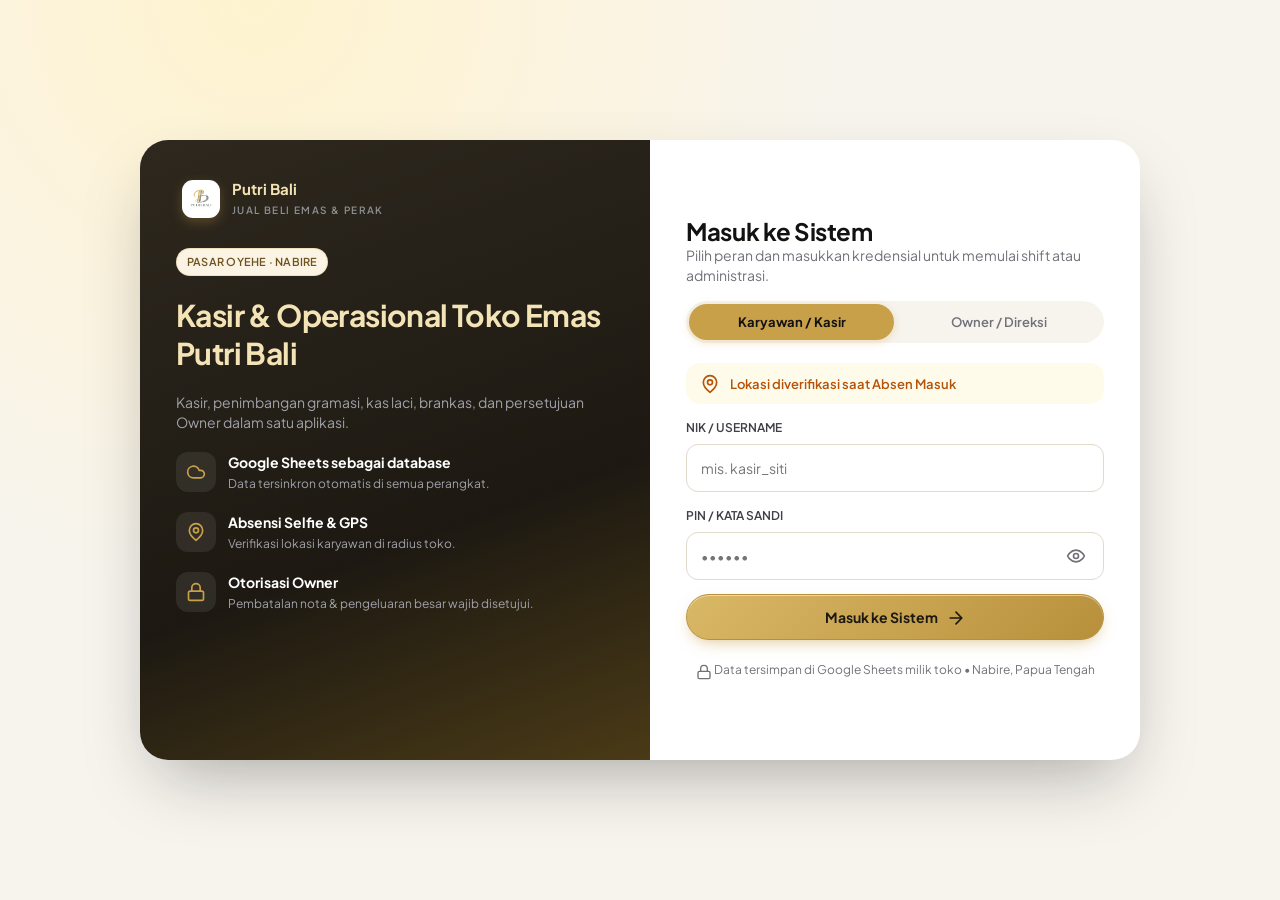
==== commit c228dde8: "Update Putri Bali POS ke v3.3" ====
--- a/index.html
+++ b/index.html
@@ -4,21 +4,21 @@
 <meta charset="UTF-8">
 <meta name="viewport" content="width=device-width, initial-scale=1, viewport-fit=cover">
 <meta http-equiv="X-UA-Compatible" content="IE=edge">
-<meta name="theme-color" content="#161618">
-<title>Permata POS — Sistem Kasir &amp; Manajemen Toko Emas &amp; Perak Nabire</title>
+<meta name="theme-color" content="#1c1813">
+<title>Putri Bali POS — Kasir &amp; Operasional Toko Emas &amp; Perak Putri Bali, Nabire</title>
 
 <!-- SEO Meta Tags -->
-<meta name="description" content="Sistem Kasir (POS) &amp; Manajemen Operasional Terintegrasi Toko Emas &amp; Perak Permata Nabire, Papua Tengah. Mengelola transaksi penjualan perhiasan emas/perak, buyback, timbangan gramasi, kas laci POS, brankas vault, absensi GPS karyawan, dan database Google Sheets otomatis.">
-<meta name="keywords" content="toko emas nabire, pos toko emas, kasir emas perak, permata pos nabire, aplikasi kasir perhiasan, buyback emas papua, pembukuan toko emas, kasir emas cloud, pos google sheets">
-<meta name="author" content="Toko Emas &amp; Perak Permata Nabire">
+<meta name="description" content="Sistem Kasir (POS) &amp; Manajemen Operasional Terintegrasi Toko Emas &amp; Perak Putri Bali Nabire, Papua Tengah. Mengelola transaksi penjualan perhiasan emas/perak, buyback, timbangan gramasi, kas laci POS, brankas vault, absensi GPS karyawan, dan database Google Sheets otomatis.">
+<meta name="keywords" content="toko emas nabire, pos toko emas, kasir emas perak, putri bali nabire, toko emas pasar oyehe, aplikasi kasir perhiasan, buyback emas papua, pembukuan toko emas, kasir emas cloud, pos google sheets">
+<meta name="author" content="Toko Emas &amp; Perak Putri Bali Nabire">
 <meta name="robots" content="index, follow, max-image-preview:large, max-snippet:-1, max-video-preview:-1">
 <link rel="canonical" href="https://dahnial.github.io/EMAS-POS/">
 
 <!-- Open Graph / Facebook -->
 <meta property="og:type" content="website">
 <meta property="og:url" content="https://dahnial.github.io/EMAS-POS/">
-<meta property="og:site_name" content="Permata POS Nabire">
-<meta property="og:title" content="Permata POS — Sistem Kasir &amp; Manajemen Toko Emas &amp; Perak Nabire">
+<meta property="og:site_name" content="Putri Bali POS Nabire">
+<meta property="og:title" content="Putri Bali POS — Sistem Kasir &amp; Manajemen Toko Emas &amp; Perak Nabire">
 <meta property="og:description" content="Aplikasi kasir &amp; pembukuan toko emas &amp; perak modern berbasis cloud Google Apps Script &amp; Google Sheets. Cepat, aman, dan responsif di smartphone &amp; desktop.">
 <meta property="og:image" content="https://dahnial.github.io/EMAS-POS/css/banner.png">
 <meta property="og:locale" content="id_ID">
@@ -26,20 +26,22 @@
 <!-- Twitter Card -->
 <meta name="twitter:card" content="summary_large_image">
 <meta name="twitter:url" content="https://dahnial.github.io/EMAS-POS/">
-<meta name="twitter:title" content="Permata POS — Sistem Kasir Toko Emas &amp; Perak Nabire">
+<meta name="twitter:title" content="Putri Bali POS — Sistem Kasir Toko Emas &amp; Perak Nabire">
 <meta name="twitter:description" content="Manajemen kasir POS perhiasan emas/perak, gramasi, brankas, dan operasional toko terintegrasi.">
 <meta name="twitter:image" content="https://dahnial.github.io/EMAS-POS/css/banner.png">
 
 <!-- PWA & Mobile Web App Meta -->
 <meta name="apple-mobile-web-app-capable" content="yes">
 <meta name="apple-mobile-web-app-status-bar-style" content="black-translucent">
-<meta name="apple-mobile-web-app-title" content="Permata POS">
+<meta name="apple-mobile-web-app-title" content="Putri Bali POS">
 <meta name="mobile-web-app-capable" content="yes">
-<meta name="application-name" content="Permata POS">
+<meta name="application-name" content="Putri Bali POS">
 <meta name="format-detection" content="telephone=no">
 
 <!-- Favicon SVG Data URI -->
-<link rel="icon" type="image/svg+xml" href="data:image/svg+xml,%3Csvg xmlns='http://www.w3.org/2000/svg' viewBox='0 0 24 24'%3E%3Cpath fill='%23F5B301' d='M6 3h12l4 6-10 13L2 9Z'/%3E%3Cpath fill='%239a6f00' d='M11 3 8 9l4 13 4-13-3-6'/%3E%3Cpath stroke='%23ffffff' stroke-width='1.5' fill='none' d='M2 9h20'/%3E%3C/svg%3E">
+<link rel="icon" type="image/png" href="img/logo-putri-bali.png">
+<link rel="apple-touch-icon" href="img/logo-putri-bali.png">
+<link rel="alternate icon" type="image/svg+xml" href="data:image/svg+xml,%3Csvg xmlns='http://www.w3.org/2000/svg' viewBox='0 0 24 24'%3E%3Cpath fill='%23F5B301' d='M6 3h12l4 6-10 13L2 9Z'/%3E%3Cpath fill='%239a6f00' d='M11 3 8 9l4 13 4-13-3-6'/%3E%3Cpath stroke='%23ffffff' stroke-width='1.5' fill='none' d='M2 9h20'/%3E%3C/svg%3E">
 
 <!-- Google Fonts -->
 <link rel="preconnect" href="https://fonts.googleapis.com">
@@ -47,7 +49,9 @@
 <link href="https://fonts.googleapis.com/css2?family=Plus+Jakarta+Sans:wght@400;500;600;700;800&family=JetBrains+Mono:wght@400;500;700&display=swap" rel="stylesheet">
 
 <!-- CSS Stylesheet -->
-<link rel="stylesheet" href="css/style.css?v=2.2">
+<link rel="preconnect" href="https://script.google.com">
+<link rel="preconnect" href="https://script.googleusercontent.com">
+<link rel="stylesheet" href="css/style.css?v=3.3">
 
 <!-- Schema.org Structured Data (JSON-LD) -->
 <script type="application/ld+json">
@@ -57,7 +61,7 @@
     {
       "@type": "JewelryStore",
       "@id": "https://dahnial.github.io/EMAS-POS/#store",
-      "name": "Toko Emas & Perak Permata",
+      "name": "Toko Emas & Perak Putri Bali",
       "description": "Toko perhiasan emas dan perak terpercaya di Nabire, Papua Tengah. Melayani jual beli perhiasan kadar 375, 700, 750, 24K, dan perak 925/999.",
       "url": "https://dahnial.github.io/EMAS-POS/",
       "address": {
@@ -72,7 +76,7 @@
     {
       "@type": "SoftwareApplication",
       "@id": "https://dahnial.github.io/EMAS-POS/#app",
-      "name": "Permata POS",
+      "name": "Putri Bali POS",
       "applicationCategory": "BusinessApplication",
       "operatingSystem": "All modern browsers (Desktop, Tablet, iOS, Android)",
       "offers": {
@@ -87,15 +91,15 @@
 </head>
 <body>
 
-<div id="boot" class="boot"><div><i></i>PERMATA</div></div>
+<div id="boot" class="boot"><div><img src="img/logo-putri-bali.png" alt="" class="boot-logo">PUTRI BALI</div></div>
 
 <!-- ============ LOGIN (statis, tampil instan) ============ -->
 <div id="view-login" class="hidden">
   <div class="lg">
     <div class="lg-l">
-      <div class="brand"><div class="logo" data-ic="gem"></div><div><b>Permata</b><small>EMAS &amp; PERAK</small></div></div>
-      <div><span class="pill gold" id="lg-cab">CABANG NABIRE</span></div>
-      <h1>Sistem Operasional &amp; POS Toko Emas Nabire</h1>
+      <div class="brand"><div class="logo custom-logo"><img src="img/logo-putri-bali.png" alt="Putri Bali"></div><div><b>Putri Bali</b><small>JUAL BELI EMAS &amp; PERAK</small></div></div>
+      <div><span class="pill gold" id="lg-cab">PASAR OYEHE · NABIRE</span></div>
+      <h1>Kasir &amp; Operasional Toko Emas Putri Bali</h1>
       <p>Kasir, penimbangan gramasi, kas laci, brankas, dan persetujuan Owner dalam satu aplikasi.</p>
       <div class="feat"><div class="ico" data-ic="cloud"></div><div><b>Google Sheets sebagai database</b><small>Data tersinkron otomatis di semua perangkat.</small></div></div>
       <div class="feat"><div class="ico" data-ic="pin"></div><div><b>Absensi Selfie &amp; GPS</b><small>Verifikasi lokasi karyawan di radius toko.</small></div></div>
@@ -103,7 +107,7 @@
     </div>
     <div class="lg-r">
       <div class="lgm">
-        <div class="brand"><div class="logo" data-ic="gem"></div><div><b id="lgm-nama">Toko Emas &amp; Perak Permata</b><small>SISTEM KASIR &amp; OPERASIONAL</small></div></div>
+        <div class="brand"><div class="logo custom-logo"><img src="img/logo-putri-bali.png" alt="Putri Bali"></div><div><b id="lgm-nama">Toko Emas &amp; Perak Putri Bali</b><small>SISTEM KASIR &amp; OPERASIONAL</small></div></div>
         <div class="spot" style="margin-top:10px"><span data-ic="coin"></span><div><small style="color:#a1a1aa">Spot Emas 24K Nabire</small><br><b id="lgm-spot">-</b></div></div>
       </div>
       <h2>Masuk ke Sistem</h2>
@@ -123,7 +127,7 @@
       </form>
       <div class="demo hidden" id="lg-demo"><span class="lbl">Akses cepat pengujian (demo mode)</span>
         <div class="row2"><button type="button" id="dm-k"><span data-ic="user" class="ic s"></span> Kasir</button><button type="button" id="dm-o"><span data-ic="shield"></span> Owner</button></div></div>
-      <p style="text-align:center;margin-top:18px"><small><span data-ic="lock" class="ic s"></span> Google Workspace Secured • Nabire, Papua Tengah</small></p>
+      <p style="text-align:center;margin-top:18px"><small><span data-ic="lock" class="ic s"></span> Data tersimpan di Google Sheets milik toko • Nabire, Papua Tengah</small></p>
     </div>
   </div>
 </div>
@@ -143,11 +147,16 @@
       <section class="pg" id="pg-bank"></section>
       <section class="pg" id="pg-absensi"></section>
       <section class="pg" id="pg-piutang"></section>
+      <section class="pg" id="pg-hutangemas"></section>
       <section class="pg" id="pg-approval"></section>
       <section class="pg" id="pg-laporan"></section>
+      <section class="pg" id="pg-notif"></section>
+      <section class="pg" id="pg-crm"></section>
+      <section class="pg" id="pg-migrasi"></section>
       <section class="pg" id="pg-pengaturan"></section>
       <section class="pg" id="pg-backend"></section>
       <section class="pg" id="pg-menu"></section>
+      <section class="pg" id="pg-profil_kasir"></section>
     </main>
   </div>
   <nav id="bnav"></nav>
@@ -157,9 +166,10 @@
 <div id="modal-root"></div>
 <div id="toast-root" aria-live="polite"></div>
 <div id="print-area"></div>
+<div id="print-nota-area"></div>
 
-<script src="js/config.js?v=2.2"></script>
-<script src="js/api.js?v=2.2"></script>
-<script src="js/app.js?v=2.2"></script>
+<script src="js/config.js?v=3.3"></script>
+<script src="js/api.js?v=3.3"></script>
+<script src="js/app.js?v=3.3"></script>
 </body>
 </html>
--- a/css/style.css
+++ b/css/style.css
@@ -1,15 +1,15 @@
-/* ===== Aura Aurum POS — BotSkilWeb-Pro Design System Tokens ===== */
+/* ===== Putri Bali POS — Emas & Perak (tema dari logo & nota Putri Bali) ===== */
 :root {
-  --gold: #F5B301;
-  --gold-d: #7b5800;
-  --gold-s: #FFF6DB;
+  --gold: #C9A04A;
+  --gold-d: #6E5220;
+  --gold-s: #FBF4E4;
   --ink: #121212;
-  --obs: #161618;
-  --obs2: #232326;
-  --cv: #F6F7F9;
+  --obs: #1D1912;
+  --obs2: #2B251B;
+  --cv: #F7F4EE;
   --card: #ffffff;
-  --ln: #EDEDF0;
-  --ln2: #E4E4E7;
+  --ln: #ECE6DA;
+  --ln2: #E2DACB;
   --mut: #71717A;
   --ok: #059669;
   --okb: #ECFDF5;
@@ -19,7 +19,7 @@
   --warnb: #FFFBEB;
   --sh: 0 4px 20px -2px rgba(22, 22, 24, 0.05);
   --sh2: 0 10px 25px -4px rgba(0, 0, 0, 0.18);
-  --sh-gold: 0 8px 24px -4px rgba(245, 179, 1, 0.45);
+  --sh-gold: 0 8px 24px -4px rgba(201, 160, 74, 0.45);
   --sb: env(safe-area-inset-bottom, 0px);
   --st: env(safe-area-inset-top, 0px);
 }
@@ -52,9 +52,10 @@
 h1, h2, h3 { letter-spacing: -0.02em; }
 
 /* Boot Loader */
-.boot { position: fixed; inset: 0; background: var(--obs); display: grid; place-items: center; z-index: 99; color: var(--gold); font-weight: 800; letter-spacing: 0.2em; }
-.boot i { display: block; width: 44px; height: 44px; border-radius: 12px; background: linear-gradient(135deg, #F5B301, #7b5800); margin: 0 auto 14px; animation: pl 1s infinite alternate; }
+.boot { position: fixed; inset: 0; background: var(--obs); display: grid; place-items: center; z-index: 99; color: var(--gold); font-weight: 800; letter-spacing: 0.2em; animation: boot-fade 0.4s ease 2.5s forwards; }
+.boot i { display: block; width: 44px; height: 44px; border-radius: 12px; background: linear-gradient(135deg, #C9A04A, #6E5220); margin: 0 auto 14px; animation: pl 1s infinite alternate; }
 @keyframes pl { to { transform: scale(1.12); opacity: 0.7; } }
+@keyframes boot-fade { to { opacity: 0; pointer-events: none; visibility: hidden; } }
 
 /* Buttons */
 .btn {
@@ -64,10 +65,10 @@
   text-align: center; white-space: nowrap; user-select: none;
 }
 .btn:active { transform: scale(0.98); }
-.btn.pri { background: var(--gold); border-color: var(--gold); color: var(--ink); box-shadow: inset 0 1px 0 rgba(255,255,255,0.5), 0 6px 16px -6px rgba(245,179,1,0.7); }
-.btn.pri:hover { background: #f0ad00; }
+.btn.pri { background: var(--gold); border-color: var(--gold); color: var(--ink); box-shadow: inset 0 1px 0 rgba(255,255,255,0.5), 0 6px 16px -6px rgba(201, 160, 74,0.7); }
+.btn.pri:hover { background: #B8903C; }
 .btn.dk { background: var(--obs); border-color: var(--obs); color: #fff; }
-.btn.dk:hover { background: #232326; }
+.btn.dk:hover { background: #2B251B; }
 .btn.gh { background: transparent; border-color: var(--ln2); }
 .btn.gh:hover { background: #F4F4F5; }
 .btn.bad { background: var(--badb); border-color: #fecdd3; color: var(--bad); }
@@ -97,7 +98,7 @@
 .kpi .v { font-size: 26px; line-height: 34px; font-weight: 800; letter-spacing: -0.02em; margin: 6px 0 8px; }
 .kpi .v small { font-size: 13px; font-weight: 600; }
 .kpi .ci { position: absolute; top: 16px; right: 16px; width: 38px; height: 38px; border-radius: 50%; background: var(--cv); display: grid; place-items: center; color: var(--obs); }
-.kpi.gold { background: linear-gradient(135deg, #ffffff 40%, var(--gold-s)); border-color: rgba(245,179,1,0.3); }
+.kpi.gold { background: linear-gradient(135deg, #ffffff 40%, var(--gold-s)); border-color: rgba(201, 160, 74,0.3); }
 
 /* Badges & Tags */
 .pill, .tag { display: inline-flex; align-items: center; gap: 4px; border-radius: 999px; font-size: 11px; font-weight: 600; padding: 3px 10px; background: var(--cv); color: var(--mut); letter-spacing: 0.02em; white-space: nowrap; }
@@ -105,7 +106,7 @@
 .pill.ok, .tag.ok { background: var(--okb); color: var(--ok); }
 .pill.bad, .tag.bad { background: var(--badb); color: var(--bad); }
 .pill.warn, .tag.warn { background: var(--warnb); color: var(--warn); }
-.pill.gold, .tag.gold { background: var(--gold-s); color: var(--gold-d); border: 1px solid rgba(245,179,1,0.25); }
+.pill.gold, .tag.gold { background: var(--gold-s); color: var(--gold-d); border: 1px solid rgba(201, 160, 74,0.25); }
 .lbl { font-size: 11px; font-weight: 600; letter-spacing: 0.04em; text-transform: uppercase; color: var(--mut); }
 
 /* Shell Layout */
@@ -117,13 +118,13 @@
   transition: transform 0.25s ease;
 }
 .brand { display: flex; gap: 12px; align-items: center; padding: 4px 6px 10px; }
-.logo { width: 38px; height: 38px; border-radius: 11px; background: linear-gradient(135deg, #F5B301, #9a6f00); display: grid; place-items: center; color: #161618; flex: none; box-shadow: 0 4px 12px rgba(245,179,1,0.3); }
+.logo { width: 38px; height: 38px; border-radius: 11px; background: linear-gradient(135deg, #C9A04A, #6E5220); display: grid; place-items: center; color: #1D1912; flex: none; box-shadow: 0 4px 12px rgba(201, 160, 74,0.3); }
 .brand b { display: block; font-size: 15px; line-height: 18px; }
 .brand small { color: #8E8E93; letter-spacing: 0.14em; font-size: 10px; font-weight: 600; }
 .nav { display: flex; flex-direction: column; gap: 4px; }
 .nv { display: flex; align-items: center; gap: 12px; height: 46px; padding: 0 16px; border-radius: 999px; color: #8E8E93; font-weight: 600; transition: background 0.12s, color 0.12s; width: 100%; }
 .nv:hover { color: #fff; background: rgba(255, 255, 255, 0.06); }
-.nv.on { background: var(--gold); color: #121212; font-weight: 700; box-shadow: 0 4px 14px rgba(245,179,1,0.35); }
+.nv.on { background: var(--gold); color: #121212; font-weight: 700; box-shadow: 0 4px 14px rgba(201, 160, 74,0.35); }
 .nv .cnt { margin-left: auto; background: var(--bad); color: #fff; border-radius: 9px; font-size: 10px; padding: 0 6px; min-width: 18px; text-align: center; }
 .sbf { margin-top: auto; display: flex; flex-direction: column; gap: 10px; }
 .sync { display: flex; align-items: center; gap: 8px; padding: 10px 12px; border-radius: 14px; background: rgba(255, 255, 255, 0.06); font-size: 12px; color: #d4d4d8; }
@@ -166,7 +167,7 @@
   max-height: 40px !important;
   aspect-ratio: 1 / 1 !important;
   border-radius: 50% !important;
-  background: linear-gradient(135deg, #F5B301, #7b5800);
+  background: linear-gradient(135deg, #C9A04A, #6E5220);
   color: #fff;
   display: grid !important;
   place-items: center !important;
@@ -183,7 +184,7 @@
   box-sizing: border-box !important;
 }
 .av.karyawan { background: linear-gradient(135deg, #3f3f46, #18181b); }
-.av.owner { background: linear-gradient(135deg, #F5B301, #7b5800); }
+.av.owner { background: linear-gradient(135deg, #C9A04A, #6E5220); }
 .av.sm {
   width: 32px !important;
   height: 32px !important;
@@ -237,7 +238,7 @@
   box-shadow: var(--sh-gold), 0 2px 8px rgba(0,0,0,0.12);
   border: 2px solid #fff; transition: transform 0.12s, box-shadow 0.12s;
 }
-.fab-quick:hover { transform: scale(1.06); box-shadow: 0 12px 30px -4px rgba(245,179,1,0.8); }
+.fab-quick:hover { transform: scale(1.06); box-shadow: 0 12px 30px -4px rgba(201, 160, 74,0.8); }
 .fab-quick:active { transform: scale(0.94); }
 
 /* Main Content Area */
@@ -252,10 +253,10 @@
 
 /* Modern Hero Welcome Banner (Dashboard) */
 .welcome-hero {
-  background: linear-gradient(135deg, #ffffff 0%, #fffdf8 55%, #fff6db 100%);
-  border: 1px solid rgba(245, 179, 1, 0.35);
+  background: linear-gradient(135deg, #ffffff 0%, #fffdf8 55%, #FBF4E4 100%);
+  border: 1px solid rgba(201, 160, 74, 0.35);
   border-radius: 22px;
-  box-shadow: 0 8px 24px -6px rgba(245, 179, 1, 0.16), 0 2px 8px rgba(0,0,0,0.03);
+  box-shadow: 0 8px 24px -6px rgba(201, 160, 74, 0.16), 0 2px 8px rgba(0,0,0,0.03);
   padding: 22px 26px;
   display: flex;
   align-items: center;
@@ -298,7 +299,7 @@
 .tile:active { transform: scale(0.97); }
 .tile:hover { box-shadow: 0 4px 14px rgba(0,0,0,0.06); }
 .tile .ico { width: 48px; height: 48px; border-radius: 50%; }
-.tile.pri { background: var(--gold); border-color: var(--gold); box-shadow: 0 4px 14px rgba(245,179,1,0.3); }
+.tile.pri { background: var(--gold); border-color: var(--gold); box-shadow: 0 4px 14px rgba(201, 160, 74,0.3); }
 .tile.pri .ico { background: rgba(255, 255, 255, 0.55); color: var(--ink); }
 
 /* Bars Chart */
@@ -311,10 +312,10 @@
 .bc small { font-size: 10px; }
 .bc .tip { display: none; position: absolute; bottom: calc(100% - 28px); left: 50%; transform: translateX(-50%); background: var(--obs); color: #fff; border-radius: 12px; padding: 8px 12px; font-size: 11px; white-space: nowrap; z-index: 5; box-shadow: var(--sh2); line-height: 16px; }
 .bc:hover .tip, .bc:focus .tip, .bc.sel .tip { display: block; }
-.bc.sel .b1, .bc:hover .b1 { background: #d99f00; }
+.bc.sel .b1, .bc:hover .b1 { background: #A9852F; }
 .seg { display: inline-flex; background: var(--cv); border-radius: 999px; padding: 3px; gap: 2px; flex-wrap: wrap; }
 .seg button { border-radius: 999px; padding: 0 14px; min-height: 36px; font-weight: 600; font-size: 13px; color: var(--mut); text-align: center; }
-.seg button.on { background: var(--gold); color: var(--ink); font-weight: 700; box-shadow: 0 2px 8px rgba(245,179,1,0.3); }
+.seg button.on { background: var(--gold); color: var(--ink); font-weight: 700; box-shadow: 0 2px 8px rgba(201, 160, 74,0.3); }
 .seg.w button { flex: 1; }
 .seg.fill { display: flex; }
 .seg.fill button { flex: 1; }
@@ -327,7 +328,7 @@
 
 /* Dark card banner */
 .dark { background: var(--obs); color: #fff; border-radius: 20px; padding: 20px; display: flex; align-items: center; gap: 14px; box-shadow: var(--sh2); }
-.dark .coin { width: 44px; height: 44px; border-radius: 50%; background: var(--gold); color: #161618; display: grid; place-items: center; flex: none; }
+.dark .coin { width: 44px; height: 44px; border-radius: 50%; background: var(--gold); color: #1D1912; display: grid; place-items: center; flex: none; }
 .dark small { color: #a1a1aa; letter-spacing: 0.04em; }
 .dark b { font-size: 17px; display: block; margin-top: 2px; }
 
@@ -343,7 +344,7 @@
 .fld .lb { display: block; font-size: 12px; font-weight: 600; margin-bottom: 6px; color: #3f3f46; }
 .inp { width: 100%; min-height: 48px; border: 1px solid var(--ln2); border-radius: 12px; padding: 10px 14px; background: #fff; transition: box-shadow 0.15s, border-color 0.15s; }
 textarea.inp { min-height: 76px; resize: vertical; }
-.inp:focus { outline: 0; border-color: var(--gold); box-shadow: 0 0 0 3px rgba(245, 179, 1, 0.3); }
+.inp:focus { outline: 0; border-color: var(--gold); box-shadow: 0 0 0 3px rgba(201, 160, 74, 0.3); }
 .adorn { position: relative; }
 .adorn .inp { padding-right: 54px; }
 .adorn b { position: absolute; right: 14px; top: 50%; transform: translateY(-50%); color: var(--mut); font-size: 13px; }
@@ -353,7 +354,7 @@
 .pw .eye { position: absolute; right: 6px; top: 2px; width: 44px; height: 44px; display: grid; place-items: center; color: var(--mut); }
 .err { background: var(--badb); color: var(--bad); border-radius: 12px; padding: 10px 14px; font-weight: 600; font-size: 13px; margin-bottom: 12px; }
 .chk { display: flex; gap: 10px; align-items: center; min-height: 44px; font-weight: 500; }
-.chk input { width: 20px; height: 20px; accent-color: #161618; }
+.chk input { width: 20px; height: 20px; accent-color: #1D1912; }
 
 /* Modal & Dialog */
 #modal-root { position: fixed; inset: 0; z-index: 60; pointer-events: none; }
@@ -373,7 +374,7 @@
 /* Login Page */
 #view-login { min-height: 100vh; display: flex; align-items: center; justify-content: center; padding: 24px; background: radial-gradient(circle at 20% 0, #fff3cf, transparent 45%), var(--cv); }
 .lg { display: flex; width: min(1000px, 100%); border-radius: 28px; overflow: hidden; box-shadow: 0 30px 70px -20px rgba(22, 22, 24, 0.35); background: #fff; min-height: 620px; }
-.lg-l { flex: 1.05; background: linear-gradient(160deg, #2a2a2e, #161618 70%, #3a2d0a); color: #fff; padding: 36px; display: flex; flex-direction: column; gap: 20px; }
+.lg-l { flex: 1.05; background: linear-gradient(160deg, #2E281E, #1D1912 70%, #4A3A16); color: #fff; padding: 36px; display: flex; flex-direction: column; gap: 20px; }
 .lg-l h1 { font-size: 30px; line-height: 38px; }
 .lg-l p { color: #a1a1aa; }
 .feat { display: flex; gap: 12px; align-items: flex-start; }
@@ -392,7 +393,7 @@
 
 /* ============ PENGATURAN STRUK & THERMAL RECEIPT STYLES ============ */
 .struk-preview-box {
-  background: #2a2a2e;
+  background: #2E281E;
   border-radius: 16px;
   padding: 24px 16px;
   display: flex;
@@ -440,11 +441,397 @@
   word-break: break-word;
 }
 
-#print-area { display: none; }
+#print-area, #print-nota-area { display: none; }
+
+/* ============ NOTA TOKO RESMI PUTRI BALI ============ */
+.nota-toko-doc {
+  position: relative;
+  background-color: #ffffff;
+  color: #111827;
+  font-family: 'Plus Jakarta Sans', Arial, Helvetica, sans-serif;
+  padding: 18px 24px;
+  border: 1.5px solid #a87938;
+  border-radius: 6px;
+  box-sizing: border-box;
+  width: 100%;
+  max-width: 820px;
+  margin: 0 auto;
+}
+.nota-toko-doc.with-watermark {
+  background-image: url("data:image/svg+xml,%3Csvg xmlns='http://www.w3.org/2000/svg' width='160' height='36' viewBox='0 0 160 36'%3E%3Ctext x='50%25' y='60%25' text-anchor='middle' font-family='Arial, sans-serif' font-weight='700' font-size='16' fill='%239ca3af' fill-opacity='0.22'%3EPUTRI BALI%3C/text%3E%3C/svg%3E");
+  background-repeat: repeat;
+}
+.nota-toko-doc.no-watermark {
+  background-image: none !important;
+}
+.nota-header {
+  display: flex;
+  justify-content: space-between;
+  align-items: flex-start;
+  gap: 16px;
+  margin-bottom: 12px;
+}
+.nota-brand {
+  display: flex;
+  align-items: center;
+  gap: 14px;
+  flex: 1;
+}
+.nota-logo {
+  width: 76px;
+  height: 76px;
+  object-fit: contain;
+  flex-shrink: 0;
+}
+.nota-store-info {
+  display: flex;
+  flex-direction: column;
+}
+.nota-toko-sub {
+  font-size: 13px;
+  font-weight: 700;
+  letter-spacing: 1.5px;
+  color: #1f2937;
+  line-height: 1.1;
+}
+.nota-toko-name {
+  font-size: 26px;
+  font-weight: 900;
+  letter-spacing: 0.5px;
+  color: #8c6023;
+  line-height: 1.1;
+  font-family: 'Times New Roman', serif, 'Plus Jakarta Sans';
+}
+.nota-toko-tag {
+  font-size: 11px;
+  font-weight: 800;
+  letter-spacing: 0.5px;
+  color: #111827;
+  margin-top: 2px;
+}
+.nota-toko-contact {
+  display: flex;
+  flex-direction: column;
+  gap: 1.5px;
+  font-size: 9.5px;
+  color: #374151;
+  font-weight: 600;
+  margin-top: 3px;
+}
+.nota-toko-contact span {
+  display: inline-flex;
+  align-items: center;
+  gap: 4px;
+}
+.nota-meta {
+  width: 250px;
+  flex-shrink: 0;
+  font-size: 11px;
+  line-height: 1.45;
+  color: #1f2937;
+}
+.nota-meta-row {
+  display: flex;
+  align-items: baseline;
+}
+.nota-meta-row span:first-child {
+  width: 65px;
+  font-weight: 600;
+}
+.nota-meta-row .dots {
+  flex: 1;
+  font-weight: 500;
+}
+.nota-meta-row.nota-no-row {
+  margin-top: 2px;
+  font-size: 12px;
+}
+.nota-meta-row.nota-no-row span:first-child {
+  font-weight: 800;
+}
+.nota-meta-row.nota-no-row .dots {
+  font-weight: 800;
+  color: #8c6023;
+}
+.nota-table {
+  width: 100%;
+  border-collapse: collapse;
+  margin-bottom: 8px;
+  font-size: 11px;
+}
+.nota-table th {
+  background-color: #9e6f30;
+  color: #ffffff;
+  padding: 6px 8px;
+  font-size: 10.5px;
+  font-weight: 800;
+  letter-spacing: 0.5px;
+  border: 1px solid #7c5421;
+}
+.nota-table td {
+  padding: 5px 8px;
+  border: 1px solid #c5b497;
+  background-color: rgba(255, 255, 255, 0.7);
+  vertical-align: middle;
+  height: 22px;
+}
+.nota-calc-row {
+  display: flex;
+  justify-content: space-between;
+  align-items: stretch;
+  gap: 12px;
+  margin-bottom: 12px;
+}
+.nota-terbilang-box {
+  flex: 1;
+  background-color: #e8e3d8;
+  border: 1px solid #c5b497;
+  border-radius: 4px;
+  padding: 6px 10px;
+  display: flex;
+  align-items: center;
+  gap: 8px;
+}
+.terbilang-lbl {
+  font-weight: 700;
+  font-size: 11px;
+  color: #374151;
+  white-space: nowrap;
+}
+.terbilang-val {
+  font-weight: 700;
+  font-style: italic;
+  font-size: 11.5px;
+  color: #1f2937;
+}
+.nota-total-box {
+  width: 240px;
+  border: 1.5px solid #7c5421;
+  border-radius: 4px;
+  background-color: #fff;
+  padding: 6px 12px;
+  display: flex;
+  justify-content: space-between;
+  align-items: center;
+}
+.total-lbl {
+  font-size: 12px;
+  font-weight: 800;
+  color: #111827;
+}
+.total-val {
+  font-size: 15px;
+  font-weight: 800;
+  color: #8c6023;
+}
+.nota-footer {
+  display: flex;
+  justify-content: space-between;
+  align-items: flex-start;
+  gap: 16px;
+}
+.nota-perhatian {
+  flex: 1;
+  font-size: 9.5px;
+  line-height: 1.35;
+  color: #1f2937;
+}
+.perhatian-title {
+  font-weight: 800;
+  margin-bottom: 2px;
+  color: #111827;
+}
+.perhatian-list {
+  margin: 0 0 6px 16px;
+  padding: 0;
+}
+.perhatian-list li {
+  margin-bottom: 1px;
+}
+.nota-thanks {
+  font-size: 12px;
+  font-weight: 800;
+  font-style: italic;
+  color: #8c6023;
+  margin-top: 4px;
+}
+.nota-signature {
+  width: 180px;
+  text-align: center;
+  display: flex;
+  flex-direction: column;
+  align-items: center;
+}
+.sig-title {
+  font-size: 11px;
+  font-weight: 700;
+  color: #1f2937;
+  margin-bottom: 2px;
+}
+.sig-stamp-box {
+  width: 80px;
+  height: 80px;
+  margin: 2px auto;
+  position: relative;
+  display: flex;
+  align-items: center;
+  justify-content: center;
+}
+.nota-stamp-img {
+  width: 100%;
+  height: 100%;
+  object-fit: contain;
+  opacity: 0.85;
+}
+.sig-name {
+  font-size: 10.5px;
+  font-weight: 600;
+  color: #374151;
+  border-top: 1px dotted #9ca3af;
+  padding-top: 2px;
+  width: 100%;
+}
+
+/* ============ LAPORAN REKAP RATA-RATA HARGA ============ */
+/* Tag Metal untuk Transaksi: Emas (Gold), Perak (Silver), Jasa, Operasional */
+.tag-metal {
+  display: inline-flex;
+  align-items: center;
+  gap: 4px;
+  font-size: 10.5px;
+  font-weight: 800;
+  padding: 2px 7px;
+  border-radius: 6px;
+  text-transform: uppercase;
+  letter-spacing: 0.4px;
+  line-height: 14px;
+  vertical-align: middle;
+}
+.tag-metal.gold-metal {
+  background: #FFF7ED;
+  background: linear-gradient(135deg, #FEF3C7 0%, #FDE68A 100%);
+  color: #92400E;
+  border: 1px solid #F59E0B;
+  box-shadow: 0 1px 2px rgba(245, 158, 11, 0.18);
+}
+.tag-metal.gold-metal .ic { stroke: #B45309; }
+.tag-metal.silver-metal {
+  background: #F8FAFC;
+  background: linear-gradient(135deg, #F1F5F9 0%, #E2E8F0 100%);
+  color: #334155;
+  border: 1px solid #94A3B8;
+  box-shadow: 0 1px 2px rgba(148, 163, 184, 0.18);
+}
+.tag-metal.silver-metal .ic { stroke: #475569; }
+.tag-metal.jasa-metal {
+  background: #F0F9FF;
+  color: #0369A1;
+  border: 1px solid #7DD3FC;
+}
+.tag-metal.ops-metal {
+  background: #FFF1F2;
+  color: #BE123C;
+  border: 1px solid #FDA4AF;
+}
+
+/* Rekap Rata-Rata Harga per Gram - Tampilan Elegan Terang Sesuai Tema Web */
+.rep-avg-grid {
+  display: grid;
+  grid-template-columns: repeat(4, 1fr);
+  gap: 12px;
+  margin: 14px 0;
+}
+.rep-avg-card {
+  background: #ffffff;
+  border: 1px solid var(--ln2, #E4E4E7);
+  border-radius: 14px;
+  padding: 14px 16px;
+  display: flex;
+  flex-direction: column;
+  gap: 6px;
+  position: relative;
+  overflow: hidden;
+  box-shadow: 0 2px 8px rgba(0, 0, 0, 0.04);
+  transition: transform 0.15s ease, box-shadow 0.15s ease;
+}
+.rep-avg-card:hover {
+  transform: translateY(-2px);
+  box-shadow: 0 6px 16px rgba(0, 0, 0, 0.08);
+}
+.rep-avg-card.emas {
+  border-color: rgba(201, 160, 74, 0.45);
+  background: linear-gradient(150deg, #ffffff 65%, #FFFBEB 100%);
+}
+.rep-avg-card.perak {
+  border-color: rgba(148, 163, 184, 0.45);
+  background: linear-gradient(150deg, #ffffff 65%, #F8FAFC 100%);
+}
+.rep-avg-hd {
+  display: flex;
+  justify-content: space-between;
+  align-items: center;
+}
+.rep-avg-title {
+  font-size: 12px;
+  font-weight: 700;
+  text-transform: uppercase;
+  letter-spacing: 0.5px;
+  color: var(--mut, #71717A);
+}
+.rep-avg-badge {
+  font-size: 10px;
+  font-weight: 700;
+  padding: 2px 7px;
+  border-radius: 20px;
+}
+.rep-avg-badge.jual { background: #ECFDF5; color: #059669; border: 1px solid #A7F3D0; }
+.rep-avg-badge.bb { background: #FFFBEB; color: #D97706; border: 1px solid #FDE68A; }
+.rep-avg-main {
+  font-size: 18px;
+  font-weight: 800;
+  color: var(--ink, #121212);
+  line-height: 1.2;
+}
+.rep-avg-sub {
+  font-size: 11.5px;
+  color: var(--mut, #71717A);
+  font-weight: 500;
+}
+.rep-avg-rate {
+  margin-top: 4px;
+  padding-top: 6px;
+  border-top: 1px dashed var(--ln, #EDEDF0);
+  display: flex;
+  justify-content: space-between;
+  align-items: center;
+}
+.rep-avg-rate-lbl {
+  font-size: 11px;
+  font-weight: 600;
+  color: var(--mut, #71717A);
+}
+.rep-avg-rate-val {
+  font-size: 13.5px;
+  font-weight: 800;
+  color: #B45309;
+  font-family: 'JetBrains Mono', monospace;
+}
+@media (max-width: 991px) {
+  .rep-avg-grid {
+    grid-template-columns: repeat(2, 1fr);
+  }
+}
+@media (max-width: 540px) {
+  .rep-avg-grid {
+    grid-template-columns: 1fr;
+  }
+}
+
 
 @media print {
   body * { visibility: hidden !important; }
   #print-area, #print-area * { visibility: visible !important; }
+  #print-nota-area, #print-nota-area * { visibility: visible !important; }
   #print-area {
     display: block !important;
     position: absolute;
@@ -458,7 +845,24 @@
   }
   #print-area.p58 { width: 56mm; font-size: 11px; line-height: 14px; }
   #print-area.p80 { width: 78mm; font-size: 12.5px; line-height: 16px; }
-  @page { margin: 0; }
+
+  #print-nota-area {
+    display: block !important;
+    position: absolute;
+    left: 0; top: 0;
+    width: 100% !important;
+    margin: 0;
+    padding: 0;
+    background: #fff !important;
+    color: #000 !important;
+    box-sizing: border-box;
+  }
+  #print-nota-area .nota-toko-doc {
+    border: 1.5px solid #a87938 !important;
+    max-width: 100% !important;
+    box-shadow: none !important;
+  }
+  @page { margin: 8mm 6mm; size: auto; }
 }
 
 /* ============ RESPONSIVE LAYOUT (SMARTPHONE, TABLET, DESKTOP) ============ */
@@ -468,7 +872,16 @@
   #topbar .desk-chip-extra { display: none; }
 }
 
+/* Utility Classes */
+.desk-only { display: block; }
+.mobile-only { display: none; }
+.custom-logo { overflow: hidden; background: #fff !important; padding: 2px; }
+.custom-logo img { width: 100%; height: 100%; object-fit: contain; border-radius: 9px; display: block; }
+
 @media (max-width: 899px) {
+  .desk-only { display: none !important; }
+  .mobile-only { display: flex !important; }
+
   #sidebar {
     transform: translateX(-100%);
     box-shadow: 10px 0 30px rgba(0,0,0,0.5);
@@ -487,7 +900,7 @@
     border-bottom: 1px solid var(--ln);
   }
   #sb-toggle { display: grid; }
-  #topbar .desk { display: none; }
+  #topbar .desk, .desk { display: none !important; }
   .me .nm { display: none; }
   .me { padding: 3px; }
   
@@ -496,27 +909,60 @@
   .wh-actions { width: 100%; justify-content: flex-start; }
   .wh-actions .btn { flex: 1; min-height: 42px; }
 
-  .fab-quick {
-    bottom: calc(76px + var(--sb));
-    right: 18px;
-    width: 52px; height: 52px;
-  }
-  main { padding: 14px 16px calc(96px + var(--sb)); }
+  /* Tombol floating di kanan bawah dihilangkan di smartphone sesuai permintaan */
+  .fab-quick { display: none !important; }
+  main { padding: 14px 16px calc(88px + var(--sb)); }
   
+  /* Modern Bottom Navigation Bar (UI/UX Pro Max) */
   #bnav {
     display: flex; position: fixed; left: 0; right: 0; bottom: 0;
-    background: #fff; border-top: 1px solid var(--ln);
-    padding: 6px 8px calc(6px + var(--sb));
-    z-index: 25; justify-content: space-around;
-    box-shadow: 0 -4px 16px rgba(0,0,0,0.04);
-  }
-  #bnav button {
+    background: rgba(255, 255, 255, 0.95);
+    backdrop-filter: blur(20px); -webkit-backdrop-filter: blur(20px);
+    border-top: 1px solid rgba(0, 0, 0, 0.08);
+    padding: 6px 6px calc(6px + var(--sb));
+    z-index: 35; justify-content: space-around; align-items: flex-end;
+    box-shadow: 0 -4px 20px rgba(0,0,0,0.06);
+    height: calc(58px + var(--sb));
+    box-sizing: border-box;
+  }
+  
+  .bnav-item {
     display: flex; flex-direction: column; align-items: center; justify-content: center;
-    gap: 3px; min-width: 56px; min-height: 48px; padding: 4px 8px; border-radius: 999px;
-    font-size: 11px; font-weight: 600; color: #52525b; text-align: center; position: relative;
-  }
-  #bnav button.on { background: var(--gold); color: var(--ink); font-weight: 700; }
-  #bnav .cnt { position: absolute; top: 2px; right: 6px; background: var(--bad); color: #fff; border-radius: 9px; font-size: 9px; padding: 0 5px; }
+    gap: 3px; min-width: 54px; height: 46px; border-radius: 12px;
+    font-size: 10px; font-weight: 600; color: #71717A; text-align: center;
+    position: relative; transition: transform 0.1s ease, color 0.15s ease;
+    user-select: none;
+  }
+  .bnav-item:active { transform: scale(0.92); }
+  .bnav-item.on { color: var(--ink); font-weight: 700; }
+  .bnav-item.on .ic { stroke: var(--gold-d); stroke-width: 2.3; }
+  .bnav-item.on::after {
+    content: ''; position: absolute; bottom: -2px; width: 16px; height: 3px;
+    background: var(--gold); border-radius: 999px;
+  }
+  .bnav-item .cnt {
+    position: absolute; top: 1px; right: 8px; background: var(--bad);
+    color: #fff; border-radius: 9px; font-size: 9px; padding: 0 5px; min-width: 14px;
+  }
+
+  /* Tombol Tengah Timbul (+ Transaksi) */
+  .bnav-center-btn {
+    display: flex; flex-direction: column; align-items: center; justify-content: flex-start;
+    min-width: 60px; position: relative; margin-top: -24px;
+    transition: transform 0.12s ease; cursor: pointer; border: 0; background: none;
+    user-select: none;
+  }
+  .bnav-center-btn:active .bnav-circle-gold { transform: scale(0.92); }
+  .bnav-circle-gold {
+    width: 48px; height: 48px; border-radius: 50%;
+    background: linear-gradient(135deg, #C9A04A 0%, #A9852F 100%);
+    color: #121212; display: grid; place-items: center;
+    box-shadow: 0 8px 20px -2px rgba(201, 160, 74, 0.65), 0 2px 6px rgba(0,0,0,0.12);
+    border: 3px solid #ffffff; transition: transform 0.12s ease;
+  }
+  .bnav-center-btn span {
+    font-size: 10px; font-weight: 700; color: #18181b; margin-top: 3px;
+  }
 
   .g4, .g3 { grid-template-columns: repeat(2, 1fr); gap: 12px; }
   .g2 { grid-template-columns: 1fr; }
@@ -537,20 +983,1062 @@
 }
 
 .lgm {
-  display: none; background: linear-gradient(160deg, #2a2a2e, #161618 70%, #3a2d0a);
+  display: none; background: linear-gradient(160deg, #2E281E, #1D1912 70%, #4A3A16);
   color: #fff; border-radius: 22px; padding: 20px; margin-bottom: 16px;
 }
 .lgm h1 { font-size: 22px; line-height: 28px; }
 .lgm p { color: #a1a1aa; }
 
-@media (max-width: 420px) {
-  .g4, .g3 { grid-template-columns: 1fr; }
+/* ============ LAPORAN & REKAP MOBILE RESPONSIVE STYLES ============ */
+.rep-day-cards { display: flex; flex-direction: column; gap: 10px; width: 100%; }
+.rep-day-card {
+  background: #ffffff;
+  border: 1px solid var(--ln);
+  border-radius: 14px;
+  padding: 12px 14px;
+  display: flex;
+  flex-direction: column;
+  gap: 8px;
+  box-shadow: 0 1px 3px rgba(0,0,0,0.03);
+  transition: transform 0.1s ease, border-color 0.15s ease;
+}
+.rep-day-card:hover { border-color: rgba(201, 160, 74, 0.5); }
+.rep-day-hd {
+  display: flex;
+  justify-content: space-between;
+  align-items: center;
+  border-bottom: 1px dashed var(--ln);
+  padding-bottom: 7px;
+}
+.rep-day-date {
+  font-weight: 700;
+  font-size: 13px;
+  color: var(--ink);
+  display: inline-flex;
+  align-items: center;
+  gap: 6px;
+}
+.rep-day-stats {
+  display: grid;
+  grid-template-columns: repeat(3, 1fr);
+  gap: 6px;
+}
+.rep-stat-col {
+  display: flex;
+  flex-direction: column;
+  min-width: 0;
+}
+.rep-stat-col small {
+  font-size: 10px;
+  color: var(--mut);
+  text-transform: uppercase;
+  font-weight: 600;
+  margin-bottom: 2px;
+}
+.rep-stat-col .val {
+  font-size: 12px;
+  font-weight: 700;
+  white-space: nowrap;
+  overflow: hidden;
+  text-overflow: ellipsis;
+}
+.rep-stat-col .val-ok { color: #059669; }
+.rep-stat-col .val-bb { color: #d97706; }
+.rep-stat-col .val-op { color: #64748b; }
+
+/* Payment Methods Breakdown */
+.pay-meth-item {
+  display: flex;
+  flex-direction: column;
+  gap: 6px;
+  padding: 10px 0;
+  border-bottom: 1px solid var(--ln);
+}
+.pay-meth-item:last-child { border-bottom: 0; padding-bottom: 0; }
+.pay-meth-row {
+  display: flex;
+  justify-content: space-between;
+  align-items: center;
+  font-size: 13px;
+}
+.pay-bar-bg {
+  width: 100%;
+  height: 6px;
+  background: var(--ln2);
+  border-radius: 999px;
+  overflow: hidden;
+}
+.pay-bar-fill {
+  height: 100%;
+  background: linear-gradient(90deg, #C9A04A 0%, #A9852F 100%);
+  border-radius: 999px;
+  transition: width 0.3s ease;
+}
+
+/* Logo Setting Preview */
+.logo-setting-preview {
+  width: 84px;
+  height: 84px;
+  border-radius: 18px;
+  border: 2px dashed rgba(201, 160, 74, 0.5);
+  background: #ffffff;
+  display: grid;
+  place-items: center;
+  overflow: hidden;
+  box-shadow: 0 2px 8px rgba(0,0,0,0.06);
+  flex-shrink: 0;
+}
+.logo-setting-preview img {
+  width: 100%;
+  height: 100%;
+  object-fit: contain;
+  display: block;
+}
+
+/* ============ MULTI-PHOTO UPLOAD (KOTAK KECIL MAKS 3) ============ */
+.photo-multi-wrap {
+  margin: 12px 0 16px;
+  background: #fbfbfb;
+  border: 1px dashed var(--ln2);
+  border-radius: 14px;
+  padding: 12px 14px;
+}
+.photo-multi-hdr {
+  display: flex;
+  justify-content: space-between;
+  align-items: center;
+  margin-bottom: 8px;
+}
+.photo-grid-box {
+  display: flex;
+  flex-wrap: wrap;
+  gap: 10px;
+  align-items: center;
+}
+.photo-thumb-item {
+  position: relative;
+  width: 70px;
+  height: 70px;
+  border-radius: 12px;
+  border: 2px solid var(--ln);
+  overflow: hidden;
+  background: #ffffff;
+  box-shadow: 0 2px 6px rgba(0,0,0,0.06);
+  flex-shrink: 0;
+  transition: transform 0.1s ease;
+}
+.photo-thumb-item:hover {
+  transform: translateY(-2px);
+  border-color: var(--gold);
+}
+.photo-thumb-item img {
+  width: 100%;
+  height: 100%;
+  object-fit: cover;
+  display: block;
+  cursor: pointer;
+}
+.photo-thumb-del {
+  position: absolute;
+  top: 3px;
+  right: 3px;
+  width: 20px;
+  height: 20px;
+  border-radius: 50%;
+  background: #dc2626;
+  color: #ffffff;
+  border: 1.5px solid #ffffff;
+  display: grid;
+  place-items: center;
+  cursor: pointer;
+  font-size: 11px;
+  font-weight: 800;
+  line-height: 1;
+  padding: 0;
+  box-shadow: 0 1px 4px rgba(0,0,0,0.25);
+  transition: transform 0.15s ease, background-color 0.15s;
+}
+.photo-thumb-del:hover {
+  transform: scale(1.18);
+  background: #991b1b;
+}
+.photo-add-wrap {
+  display: flex;
+  gap: 8px;
+}
+.photo-add-btn {
+  width: 70px;
+  height: 70px;
+  border-radius: 12px;
+  border: 1.5px dashed rgba(201, 160, 74, 0.7);
+  background: #fffdf9;
+  display: flex;
+  flex-direction: column;
+  align-items: center;
+  justify-content: center;
+  cursor: pointer;
+  color: #71717a;
+  font-size: 10px;
+  font-weight: 600;
+  gap: 4px;
+  transition: all 0.15s ease;
+}
+.photo-add-btn:hover {
+  border-color: var(--gold);
+  color: var(--gold-d);
+  background: #fff8e1;
+  transform: translateY(-1px);
+}
+
+/* ============ TUKAR TAMBAH STYLES ============ */
+.tt-section {
+  border-radius: 14px;
+  border: 1px solid var(--ln);
+  padding: 14px;
+  margin-bottom: 14px;
+}
+.tt-sec-baru {
+  background: #fffdf9;
+  border-left: 4px solid var(--gold);
+}
+.tt-sec-lama {
+  background: #fffaf8;
+  border-left: 4px solid #ea580c;
+}
+.tt-sec-sum {
+  background: #f8f9fa;
+  border-left: 4px solid #18181b;
+}
+.tt-summary-box {
+  background: #ffffff;
+  border: 1px solid var(--ln);
+  border-radius: 12px;
+  padding: 14px;
+  margin-bottom: 14px;
+}
+
+/* ============ PENGAJUAN SAYA (RAPI & PROFESIONAL) ============ */
+.ap-list {
+  display: flex;
+  flex-direction: column;
+  gap: 10px;
+}
+.ap-card-item {
+  background: #fafafc;
+  border: 1px solid var(--ln);
+  border-radius: 14px;
+  padding: 12px 14px;
+  transition: all .15s ease;
+}
+.ap-card-item:hover {
+  background: #ffffff;
+  border-color: var(--ln2);
+  box-shadow: 0 4px 12px -2px rgba(0,0,0,0.04);
+}
+.ap-header {
+  display: flex;
+  justify-content: space-between;
+  align-items: center;
+  gap: 8px;
+  margin-bottom: 8px;
+}
+.ap-meta {
+  display: flex;
+  align-items: center;
+  gap: 8px;
+  flex-wrap: wrap;
+}
+.ap-time {
+  font-size: 11px;
+  color: var(--mut);
+  font-weight: 500;
+}
+.ap-body {
+  margin-bottom: 6px;
+}
+.ap-desc {
+  font-size: 13px;
+  line-height: 1.5;
+  color: var(--ink);
+  margin-bottom: 4px;
+  word-break: break-word;
+}
+.ap-pengaju {
+  display: block;
+  font-size: 11px;
+  color: var(--mut);
+  margin-top: 4px;
+}
+.ap-actions {
+  display: flex;
+  justify-content: flex-end;
+  gap: 8px;
+  margin-top: 10px;
+  padding-top: 8px;
+  border-top: 1px dashed var(--ln);
+}
+
+/* ============ HEADER USER POPOVER & PROFILE CARD ============ */
+.user-popover-card {
+  display: flex;
+  flex-direction: column;
+  gap: 16px;
+}
+.upop-hero {
+  display: flex;
+  align-items: center;
+  gap: 16px;
+  background: linear-gradient(135deg, rgba(201, 160, 74,0.08), rgba(0,0,0,0.02));
+  border: 1px solid rgba(201, 160, 74,0.2);
+  border-radius: 16px;
+  padding: 16px;
+}
+.upop-avatar-box {
+  position: relative;
+  flex-shrink: 0;
+}
+.upop-img {
+  width: 72px;
+  height: 72px;
+  border-radius: 50%;
+  object-fit: cover;
+  border: 3px solid var(--gold);
+  box-shadow: var(--sh2);
+  display: block;
+}
+.upop-av-fallback {
+  width: 72px;
+  height: 72px;
+  border-radius: 50%;
+  font-size: 26px;
+  font-weight: 800;
+  border: 3px solid var(--gold);
+  box-shadow: var(--sh2);
+  display: grid;
+  place-items: center;
+}
+.upop-cam-badge {
+  position: absolute;
+  bottom: -2px;
+  right: -2px;
+  width: 26px;
+  height: 26px;
+  border-radius: 50%;
+  background: var(--obs);
+  color: var(--gold);
+  border: 2px solid #fff;
+  display: grid;
+  place-items: center;
+  cursor: pointer;
+  box-shadow: 0 2px 6px rgba(0,0,0,0.25);
+  transition: transform .15s ease;
+}
+.upop-cam-badge:hover {
+  transform: scale(1.1);
+}
+.upop-details {
+  flex: 1;
+  min-width: 0;
+}
+.upop-name {
+  font-size: 17px;
+  font-weight: 800;
+  letter-spacing: -0.01em;
+  margin-bottom: 4px;
+  white-space: nowrap;
+  overflow: hidden;
+  text-overflow: ellipsis;
+}
+.upop-badges {
+  display: flex;
+  gap: 6px;
+  align-items: center;
+  flex-wrap: wrap;
+  margin-bottom: 4px;
+}
+.upop-uname {
+  font-size: 12px;
+  color: var(--mut);
+}
+.upop-actions {
+  display: flex;
+  flex-direction: column;
+  gap: 8px;
+}
+.upop-btn {
+  justify-content: flex-start;
+  padding: 10px 14px;
+  font-size: 13px;
+  border-radius: 10px;
+}
+.upop-footer {
+  margin-top: 4px;
+  padding-top: 10px;
+  border-top: 1px solid var(--ln);
+}
+.upop-logout-btn {
+  justify-content: center;
+  padding: 11px 16px;
+  font-weight: 700;
+  border-radius: 12px;
+}
+
+/* ============ HALAMAN PROFIL KASIR (MOBILE & DESKTOP) ============ */
+.profil-kasir-wrap {
+  display: flex;
+  flex-direction: column;
+  gap: 16px;
+  max-width: 720px;
+  margin: 0 auto;
+}
+.pk-hero-card {
+  background: linear-gradient(135deg, #18181b 0%, #27272a 100%);
+  color: #ffffff;
+  border-radius: 20px;
+  padding: 24px;
+  box-shadow: var(--sh2);
+  display: flex;
+  align-items: center;
+  gap: 18px;
+  position: relative;
+  overflow: hidden;
+}
+.pk-hero-card::after {
+  content: '';
+  position: absolute;
+  right: -30px;
+  top: -30px;
+  width: 140px;
+  height: 140px;
+  border-radius: 50%;
+  background: radial-gradient(circle, rgba(201, 160, 74,0.2) 0%, transparent 70%);
+  pointer-events: none;
+}
+.pk-avatar-box {
+  position: relative;
+  flex-shrink: 0;
+}
+.pk-av-img {
+  width: 84px;
+  height: 84px;
+  border-radius: 50%;
+  object-fit: cover;
+  border: 3px solid var(--gold);
+  box-shadow: 0 4px 14px rgba(0,0,0,0.3);
+}
+.pk-av-fallback {
+  width: 84px;
+  height: 84px;
+  border-radius: 50%;
+  font-size: 32px;
+  font-weight: 800;
+  border: 3px solid var(--gold);
+  display: grid;
+  place-items: center;
+  background: #3f3f46;
+  color: #fff;
+}
+.pk-hero-info {
+  flex: 1;
+  min-width: 0;
+}
+.pk-hero-info h2 {
+  font-size: 20px;
+  font-weight: 800;
+  margin-bottom: 4px;
+}
+.pk-meta-row {
+  display: flex;
+  gap: 8px;
+  align-items: center;
+  flex-wrap: wrap;
+  margin-top: 6px;
+}
+.pk-card {
+  background: var(--card);
+  border: 1px solid var(--ln);
+  border-radius: 16px;
+  box-shadow: var(--sh);
+  overflow: hidden;
+}
+.pk-card .hd {
+  padding: 14px 18px;
+  border-bottom: 1px solid var(--ln);
+  display: flex;
+  justify-content: space-between;
+  align-items: center;
+}
+.pk-card .hd h3 {
+  font-size: 15px;
+  font-weight: 700;
+}
+.pk-menu-list {
+  display: flex;
+  flex-direction: column;
+}
+.pk-menu-item {
+  display: flex;
+  align-items: center;
+  gap: 14px;
+  padding: 14px 18px;
+  border-bottom: 1px solid var(--ln);
+  background: transparent;
+  transition: background .12s ease;
+  width: 100%;
+}
+.pk-menu-item:last-child {
+  border-bottom: 0;
+}
+.pk-menu-item:hover {
+  background: #fbfbfd;
+}
+.pk-menu-icon {
+  width: 36px;
+  height: 36px;
+  border-radius: 10px;
+  background: #f4f4f5;
+  color: var(--ink);
+  display: grid;
+  place-items: center;
+  flex-shrink: 0;
+}
+.pk-menu-icon.gold {
+  background: var(--gold-s);
+  color: var(--gold-d);
+}
+.pk-menu-text {
+  flex: 1;
+  min-width: 0;
+}
+.pk-menu-text b {
+  display: block;
+  font-size: 14px;
+  color: var(--ink);
+}
+.pk-menu-text small {
+  display: block;
+  color: var(--mut);
+  font-size: 12px;
+}
+
+/* ============ RESPONSIF SMARTPHONE TINGKAT LANJUT (ALL MENUS & PENGATURAN) ============ */
+@media (max-width: 768px) {
+  /* Halaman Header & Judul */
+  .ph {
+    flex-direction: column;
+    align-items: flex-start !important;
+    gap: 12px;
+    margin-bottom: 14px;
+  }
+  .ph h1 {
+    font-size: 20px !important;
+    line-height: 26px;
+  }
+  .ph p {
+    font-size: 12.5px;
+  }
+  .ph .chips, .ph > div:last-child {
+    display: flex;
+    flex-wrap: wrap;
+    gap: 6px;
+    width: 100%;
+  }
+  .ph .btn {
+    flex: 1 1 auto;
+    font-size: 12px;
+    padding: 8px 12px;
+    justify-content: center;
+  }
+
+  /* Grid Layout di Smartphone */
+  .grid.g2, .grid.g3, .grid.g4, .grid.dash2 {
+    grid-template-columns: 1fr !important;
+    gap: 12px !important;
+  }
+
+  /* Card & Header Card */
+  .card {
+    padding: 14px 12px !important;
+    border-radius: 14px !important;
+    margin-bottom: 14px;
+  }
+  .card .hd {
+    flex-direction: column;
+    align-items: flex-start !important;
+    gap: 10px;
+    margin-bottom: 12px;
+  }
+  .card .hd .chips {
+    width: 100%;
+    display: flex;
+    flex-wrap: wrap;
+    gap: 6px;
+  }
+  .card .hd .chips .btn {
+    flex: 1 1 auto;
+    font-size: 11.5px;
+    padding: 6px 10px;
+    justify-content: center;
+  }
+
+  /* Baris Data / List Item (.tr) di Mobile */
+  .tr {
+    padding: 10px 8px;
+    gap: 10px;
+    flex-wrap: wrap;
+    align-items: center;
+  }
+  .tr .tm {
+    flex: 1 1 200px;
+    min-width: 0;
+  }
+  .tr .ta {
+    text-align: right;
+    margin-left: auto;
+  }
+  .tr .row-actions, .tr > div[style*="display:flex"] {
+    width: 100%;
+    display: flex !important;
+    justify-content: flex-end;
+    gap: 6px;
+    margin-top: 6px;
+    padding-top: 6px;
+    border-top: 1px dashed var(--ln);
+  }
+  .tr .row-actions .btn, .tr > div[style*="display:flex"] .btn {
+    flex: 1;
+    justify-content: center;
+    font-size: 11px;
+    padding: 6px 8px;
+  }
+
+  /* Menu Pengaturan Toko Responsif */
+  .setting-grid-resp {
+    display: grid;
+    grid-template-columns: 1fr;
+    gap: 14px;
+  }
+  .setting-mini-grid {
+    grid-template-columns: 1fr !important;
+    gap: 10px !important;
+  }
+
+  /* Form & Modal Dialog */
+  .md {
+    width: 100% !important;
+    max-width: 100% !important;
+    border-radius: 20px 20px 0 0 !important;
+    padding: 18px 16px calc(18px + var(--sb)) !important;
+    max-height: 92vh !important;
+    overflow-y: auto !important;
+  }
+  .fld.half {
+    grid-column: span 2;
+  }
+  .inp, select.inp, textarea.inp {
+    font-size: 14px !important; /* Mencegah auto-zoom Safari di iPhone */
+    padding: 10px 12px;
+  }
+  .btn.blk {
+    font-size: 13.5px;
+    padding: 11px 14px;
+  }
+
+  /* Formulir Tukar Tambah di Mobile */
+  .tt-form-grid {
+    grid-template-columns: 1fr !important;
+    gap: 14px !important;
+  }
+  .tt-calc-summary {
+    position: relative !important;
+    top: 0 !important;
+  }
+
+  /* Modal Struk & Nota Responsif */
+  .strukcfg-modal-body {
+    grid-template-columns: 1fr !important;
+  }
+  .strukcfg-preview-col {
+    display: none; /* Sembunyikan live preview berat di layar kecil agar form leluasa */
+  }
+
+  /* Tabel Horizontal Scroll */
+  .tbw {
+    overflow-x: auto !important;
+    -webkit-overflow-scrolling: touch;
+    width: 100%;
+  }
+  .tbw table {
+    min-width: 520px;
+  }
+}
+
+@media (max-width: 480px) {
+  .g4, .g3 { grid-template-columns: 1fr !important; }
   .tiles { grid-template-columns: repeat(2, 1fr); }
-  .row2 { grid-template-columns: 1fr; }
+  .row2 { grid-template-columns: 1fr !important; }
   .wh-actions { flex-direction: column; width: 100%; }
   .wh-actions .btn { width: 100%; }
-}
+  .pk-hero-card { flex-direction: column; text-align: center; }
+  .pk-meta-row { justify-content: center; }
+
+  /* Tombol Header & Nav */
+  #topbar {
+    padding: calc(8px + var(--st)) 12px 8px;
+  }
+  .brand b {
+    font-size: 13px;
+  }
+  .brand small {
+    display: none;
+  }
+  .btn.sm {
+    font-size: 11px;
+    padding: 6px 10px;
+  }
+  .kpi .v {
+    font-size: 20px;
+    line-height: 26px;
+  }
+}
+
 
 @media (prefers-reduced-motion: reduce) {
   * { animation: none !important; transition: none !important; }
 }
+
+
+/* ===================== PUTRI BALI v3 — komponen tambahan ===================== */
+:root { --silver: #8E9196; --silver-s: #F1F2F3; --nota: #8E7240; }
+.boot { background: radial-gradient(circle at 50% 40%, #2B251B, #1D1912 70%); color: #E2C987; }
+.boot-logo { display: block; width: 88px; height: 88px; object-fit: contain; margin: 0 auto 12px; border-radius: 22px; background: #fff; padding: 6px; animation: pl 1s infinite alternate; }
+.logo { background: #fff; }
+.logo.custom-logo img { border-radius: 9px; }
+.lg-l { background: linear-gradient(160deg, #2E281E, #1D1912 62%, #4A3A16) !important; }
+.lg-l .brand b, .lg-l h1 { color: #F3E3B5; }
+.btn.pri { background: linear-gradient(135deg, #D9B866, #B8903C); border-color: #B8903C; color: #1D1912; }
+.btn.pri:hover { background: linear-gradient(135deg, #E2C47A, #A9852F); }
+.btn.gold { background: linear-gradient(135deg, #D9B866, #8E7240); color: #fff; border-color: #8E7240; }
+.nv.on { background: linear-gradient(135deg, #D9B866, #B8903C); }
+.chip.silver, .tag.silver { background: var(--silver-s); color: #55585C; border: 1px solid #DADCDF; }
+.mono { font-family: 'JetBrains Mono', ui-monospace, monospace; }
+.btn.xs { min-height: 30px; padding: 0 12px; font-size: 12px; }
+button.chip { cursor: pointer; }
+.crm-kpi .kpi { cursor: pointer; transition: transform .1s; }
+.crm-kpi .kpi:active { transform: scale(.98); }
+.switch { display: inline-flex; align-items: center; gap: 10px; cursor: pointer; user-select: none; }
+.switch input { position: absolute; opacity: 0; width: 1px; height: 1px; }
+.switch span { width: 44px; height: 26px; border-radius: 999px; background: #D4D4D8; position: relative; transition: background .15s; flex: none; }
+.switch span::after { content: ''; position: absolute; top: 3px; left: 3px; width: 20px; height: 20px; border-radius: 50%; background: #fff; box-shadow: 0 1px 3px rgba(0,0,0,.25); transition: transform .15s; }
+.switch input:checked + span { background: #16a34a; }
+.switch input:checked + span::after { transform: translateX(18px); }
+.switch input:focus-visible + span { outline: 2px solid var(--gold); outline-offset: 2px; }
+.switch.dis { opacity: .45; cursor: not-allowed; }
+.wa-preview { background: #E7DDD3 url("data:image/svg+xml,%3Csvg xmlns='http://www.w3.org/2000/svg' width='40' height='40'%3E%3Ccircle cx='4' cy='4' r='1.2' fill='%23d6c9bb'/%3E%3C/svg%3E"); border-radius: 14px; padding: 14px; margin-top: 10px; }
+.wa-bubble { background: #DCF8C6; border-radius: 10px 10px 10px 2px; padding: 10px 12px; max-width: 92%; font-size: 13px; line-height: 1.5; color: #111; box-shadow: 0 1px 1px rgba(0,0,0,.12); word-wrap: break-word; }
+.wa-bubble small { display: block; text-align: right; color: #6b7280; font-size: 10px; margin-top: 4px; }
+.mg-ol { padding-left: 18px; display: grid; gap: 6px; font-size: 13px; color: var(--ink); }
+.grid.g4 { grid-template-columns: repeat(4, minmax(0,1fr)); }
+@media (max-width: 760px) { .grid.g4 { grid-template-columns: repeat(2, minmax(0,1fr)); } .crm-kpi { grid-template-columns: repeat(2, minmax(0,1fr)) !important; } }
+.tbw table td .tag { white-space: nowrap; }
+
+/* =====================================================================
+   PUTRI BALI v3.2 — komponen baru + TAMPILAN SMARTPHONE MENYELURUH
+   ===================================================================== */
+.desk-inline { display: inline; }
+.grid > * { min-width: 0; }
+code, .mono, .tm small { overflow-wrap: anywhere; }
+.scroll-x { display: flex; flex-wrap: nowrap !important; overflow-x: auto; -webkit-overflow-scrolling: touch; scrollbar-width: none; }
+.scroll-x::-webkit-scrollbar { display: none; }
+.scroll-x > * { flex: none; }
+.ibtn.del { width: 34px; height: 34px; color: var(--bad); margin-left: 4px; border-color: #fbe0e6; }
+.more-btn { margin-top: 10px; }
+.tag.silver { background: #F1F2F3; color: #55585C; border: 1px solid #DADCDF; }
+.tag-metal.sedekah-metal { background: #FBF4E4; color: #6E5220; border: 1px solid #ecdcb4; }
+.tag-metal.sedekah-metal .ic { stroke: #8E7240; }
+
+/* Riwayat transaksi: baris 2 tingkat, rapi */
+.riwayat-filter { display: grid; gap: 8px; margin-bottom: 10px; }
+.riwayat-filter .seg { border-radius: 14px; }
+.riwayat-sum { display: flex; justify-content: space-between; align-items: center; padding: 8px 12px; margin-bottom: 4px; background: var(--cv); border-radius: 12px; font-size: 12px; color: var(--mut); }
+.riwayat-sum b { color: var(--ink); font-size: 13px; }
+.riwayat-sum b.neg { color: var(--bad); }
+.trx-row { align-items: flex-start; }
+.trx-row .ico { margin-top: 2px; }
+.trx-row .tm { display: flex; flex-direction: column; gap: 3px; }
+.trx-row .l1 { display: flex; align-items: center; gap: 6px; min-width: 0; }
+.trx-row .l1 b { flex: 0 1 auto; min-width: 0; white-space: nowrap; overflow: hidden; text-overflow: ellipsis; }
+.trx-row .l1 .tag-metal { flex: none; }
+.trx-row .meta { display: block !important; white-space: nowrap; overflow: hidden; text-overflow: ellipsis; }
+.trx-row .tags { display: flex; gap: 4px; flex-wrap: wrap; }
+.trx-row .ta { white-space: nowrap; }
+.trx-row .ta small { display: block; font-family: 'JetBrains Mono', monospace; font-size: 10.5px; }
+.trx-row .ta.pos b { color: var(--ok); }
+.trx-row.batal { opacity: .55; }
+.trx-row.batal .ta b { text-decoration: line-through; }
+.tr .meta { display: block !important; white-space: nowrap; overflow: hidden; text-overflow: ellipsis; }
+
+/* Struk dengan logo */
+.struk-paper { display: flex; flex-direction: column; align-items: stretch; }
+.struk-logo { display: block; width: 46%; max-width: 150px; margin: 0 auto 8px; object-fit: contain; filter: grayscale(1) contrast(1.15); }
+.struk-txt { white-space: pre-wrap; }
+#print-area .struk-logo { width: 38mm; max-width: 60%; margin: 0 auto 2mm; }
+#print-area .struk-txt { white-space: pre-wrap; }
+
+/* Stok etalase */
+.stok-total { padding: 18px; position: relative; overflow: hidden; }
+.stok-total.emas { background: linear-gradient(135deg, #fffdf7 0%, #FBF4E4 100%); border-color: #ecdcb4; }
+.stok-total.perak { background: linear-gradient(135deg, #ffffff 0%, #F1F2F3 100%); border-color: #DADCDF; }
+.st-hd { display: flex; align-items: center; gap: 10px; font-size: 12px; font-weight: 700; text-transform: uppercase; letter-spacing: .05em; color: var(--mut); }
+.st-ico { width: 34px; height: 34px; border-radius: 12px; display: grid; place-items: center; background: #fff; color: var(--gold-d); border: 1px solid var(--ln); }
+.stok-total.perak .st-ico { color: #55585C; }
+.st-gram { font-size: 30px; line-height: 38px; font-weight: 800; letter-spacing: -.02em; margin: 10px 0 8px; font-variant-numeric: tabular-nums; }
+.st-gram small { font-size: 14px; font-weight: 600; color: var(--mut); }
+.st-val { display: flex; justify-content: space-between; gap: 8px; font-size: 12.5px; color: var(--mut); padding: 6px 0; border-top: 1px dashed rgba(0,0,0,.08); }
+.st-val b { color: var(--ink); white-space: nowrap; }
+.stok-filter { display: grid; gap: 10px; margin-bottom: 12px; }
+.stok-filter .seg { justify-self: start; }
+.stok-sumbar { display: grid; grid-template-columns: repeat(3, 1fr); gap: 8px; margin-bottom: 8px; padding: 12px; }
+.stok-sumbar small { display: block; font-size: 10.5px; text-transform: uppercase; letter-spacing: .04em; }
+.stok-sumbar b { font-size: 14px; }
+.stok-item { display: flex; align-items: center; gap: 12px; padding: 11px 4px; border-bottom: 1px solid #F1EEE8; }
+.stok-item:last-child { border-bottom: 0; }
+.stok-item .tm b { display: flex; align-items: center; gap: 6px; flex-wrap: wrap; white-space: normal; }
+.stok-item .ta b { font-size: 15px; font-variant-numeric: tabular-nums; }
+.stok-item .ta b.neg { color: var(--bad); }
+
+/* Piutang */
+.pt-item { border: 1px solid var(--ln); border-radius: 16px; padding: 12px 14px; margin-bottom: 10px; cursor: pointer; transition: border-color .12s, box-shadow .12s; background: #fff; }
+.pt-item:hover { border-color: #e2cf9f; box-shadow: 0 4px 14px rgba(0,0,0,.04); }
+.pt-top { display: flex; gap: 10px; align-items: flex-start; }
+.pt-top .tm b { white-space: normal; }
+.pt-top .ta b { font-size: 15px; }
+.pt-foot { display: flex; align-items: center; gap: 8px; flex-wrap: wrap; }
+.pt-foot small { color: var(--mut); }
+.pt-foot .btn { margin-left: auto; }
+
+/* Rekap laporan */
+.rekap-3 { margin-bottom: 16px; }
+.rekap-card .hd h3 { display: flex; align-items: center; gap: 6px; }
+.rekap-tot { font-size: 18px; font-weight: 800; color: var(--ink); white-space: nowrap; }
+.rk-row { padding: 8px 0; border-bottom: 1px dashed var(--ln); }
+.rk-row:last-of-type { border-bottom: 0; }
+.rk-top, .rk-sub { display: flex; justify-content: space-between; gap: 8px; }
+.rk-top span { font-weight: 600; font-size: 13px; min-width: 0; overflow: hidden; text-overflow: ellipsis; white-space: nowrap; }
+.rk-top b { font-size: 13px; white-space: nowrap; }
+.rk-det { margin-top: 8px; }
+.rk-det summary { cursor: pointer; font-size: 12.5px; font-weight: 700; color: var(--gold-d); padding: 8px 0; list-style: none; }
+.rk-det summary::-webkit-details-marker { display: none; }
+.rk-det summary::before { content: '▸ '; }
+.rk-det[open] summary::before { content: '▾ '; }
+
+/* ============================ SMARTPHONE ============================ */
+@media (max-width: 899px) {
+  .desk-inline { display: none; }
+  body { font-size: 13.5px; line-height: 19px; }
+  main { padding: 12px 12px calc(84px + var(--sb)) !important; overflow-x: hidden; }
+
+  /* Header ringkas: menu · judul · lonceng · avatar */
+  #topbar { min-height: 56px; gap: 8px; padding: calc(8px + var(--st)) 12px 8px !important; }
+  #topbar .ttl { min-width: 0; flex: 1 1 auto; }
+  #topbar .ttl b { font-size: 16px; line-height: 21px; }
+  #topbar .ttl small { font-size: 11px; line-height: 14px; }
+  #topbar .ibtn, #sb-toggle { width: 38px; height: 38px; }
+  #topbar .me .av { width: 36px; height: 36px; }
+  #topbar .topbar-actions { gap: 6px; }
+
+  /* Judul halaman */
+  .ph { gap: 10px !important; margin-bottom: 12px !important; }
+  .ph h1 { font-size: 19px !important; line-height: 25px !important; }
+  .ph p { font-size: 12px; line-height: 17px; }
+  .ph > .btn, .ph .chips .btn { min-height: 40px; font-size: 12.5px; padding: 0 14px; flex: 1 1 auto; }
+  .ph .chips { flex-wrap: wrap; }
+
+  /* Kartu */
+  .card { padding: 14px !important; border-radius: 16px !important; margin-bottom: 12px; }
+  .card h3 { font-size: 15px; line-height: 21px; }
+  .card .hd { flex-direction: row !important; align-items: center !important; flex-wrap: wrap; gap: 8px !important; margin-bottom: 10px !important; }
+  .card .hd > small, .card .hd > div > small { font-size: 11.5px; }
+  .grid { gap: 12px !important; }
+  .grid.dash2, .grid.g2, .grid.g3 { grid-template-columns: 1fr !important; }
+
+  /* KPI 2 kolom, angka proporsional */
+  .grid.kpi-row, .grid.g4, .grid:has(> .kpi:nth-child(2)) { grid-template-columns: 1fr 1fr !important; gap: 10px !important; }
+  .kpi { padding: 12px !important; border-radius: 14px !important; min-height: 0; }
+  .kpi .t { font-size: 10px; line-height: 13px; padding-right: 30px; letter-spacing: .03em; }
+  .kpi .v { font-size: 16.5px !important; line-height: 22px !important; margin: 6px 0 4px !important; word-break: break-word; }
+  .kpi .v small { font-size: 11px; }
+  .kpi .ci { width: 28px; height: 28px; top: 10px; right: 10px; }
+  .kpi .ci .ic { width: 14px; height: 14px; }
+  .kpi > div:last-child, .kpi > div:last-child small { font-size: 10.5px; line-height: 14px; }
+  .kpi .pill { font-size: 10px; padding: 2px 7px; }
+
+  /* Daftar baris: ikon · isi · nominal · hapus — tidak pecah ke bawah */
+  .tr { flex-wrap: nowrap !important; gap: 10px !important; padding: 10px 2px !important; min-height: 0 !important; align-items: center; }
+  .tr .tm { flex: 1 1 0 !important; min-width: 0 !important; }
+  .tr .tm b { font-size: 13.5px; line-height: 18px; }
+  .tr .tm small { font-size: 11.5px; line-height: 15px; }
+  .tr .ta { margin-left: 0 !important; flex: none; max-width: 46%; }
+  .tr .ta b { font-size: 13.5px; line-height: 18px; white-space: nowrap; }
+  .tr .ta small { font-size: 10.5px; white-space: nowrap; }
+  .ico { width: 36px !important; height: 36px !important; border-radius: 12px !important; }
+  .ico .ic { width: 17px; height: 17px; }
+  .u-pill .av { display: none; }
+  .u-pill { padding: 1px 7px; font-size: 10.5px; }
+  .tag-metal { font-size: 9px !important; padding: 1px 5px !important; gap: 2px !important; }
+  .tag-metal .ic { width: 10px !important; height: 10px !important; }
+  .trx-row .tags .tag { font-size: 9px; padding: 1px 6px; }
+
+  /* Kasir: ubin transaksi 3 kolom ringkas */
+  .tiles { grid-template-columns: repeat(3, 1fr) !important; gap: 8px !important; }
+  .tile { min-height: 76px; padding: 10px 4px; gap: 6px; font-size: 11.5px; border-radius: 14px; }
+  .tile .ico { width: 34px !important; height: 34px !important; }
+  .riwayat-card .hd .seg button { min-height: 32px; padding: 0 10px; font-size: 12px; }
+  .riwayat-filter .seg { border-radius: 999px; }
+  .riwayat-filter .seg button { min-height: 32px; padding: 0 12px; font-size: 12px; }
+
+  /* Dashboard: sapaan ringkas */
+  .welcome-hero { padding: 14px !important; gap: 12px !important; border-radius: 18px !important; }
+  .wh-profile { gap: 12px !important; min-width: 0 !important; }
+  .wh-av-wrap { flex: 0 0 44px !important; width: 44px !important; height: 44px !important; }
+  .wh-av-wrap .av { width: 44px !important; height: 44px !important; font-size: 15px; }
+  .wh-badges { gap: 4px !important; margin-bottom: 3px !important; }
+  .wh-badges .pill, .wh-badges .tag:nth-child(n+2) { display: none; }
+  .wh-info h1 { font-size: 17px !important; line-height: 22px !important; }
+  .wh-info p { display: none; }
+  .wh-actions { flex-direction: row !important; flex-wrap: nowrap !important; gap: 6px !important; width: 100%; }
+  .wh-actions .btn { flex: 1 1 0 !important; min-height: 38px !important; font-size: 12px !important; padding: 0 8px !important; gap: 4px; width: auto !important; }
+
+  /* Segmen & chip */
+  .seg button { min-height: 34px; padding: 0 12px; font-size: 12.5px; }
+  .seg.fill button { padding: 0 6px; }
+  .chip { padding: 5px 11px; font-size: 11.5px; }
+  .btn { min-height: 42px; }
+  .btn.sm { min-height: 34px; }
+
+  /* Formulir & modal: lembar bawah */
+  #modal-root .bd { align-items: flex-end !important; padding: 0 !important; }
+  .md { width: 100% !important; max-width: 100% !important; border-radius: 22px 22px 0 0 !important; padding: 0 !important; max-height: 94vh !important; }
+  .md .mh { padding: 14px 16px 10px !important; }
+  .md .mh h2 { font-size: 16px !important; line-height: 22px !important; }
+  .md .mb { padding: 12px 16px calc(20px + var(--sb)) !important; }
+  .fld { margin-bottom: 11px; }
+  .fld .lb { font-size: 11.5px; margin-bottom: 4px; }
+  .inp, select.inp, textarea.inp { font-size: 16px !important; min-height: 44px; padding: 9px 12px !important; }
+  #tf-j { display: grid !important; grid-template-columns: repeat(3, 1fr); border-radius: 16px; gap: 3px; }
+  #tf-j button { min-height: 36px; font-size: 12px; padding: 0 4px; }
+
+  /* Struk di HP */
+  .struk-preview-box { padding: 14px 10px !important; border-radius: 16px !important; }
+  .struk-paper.w58, .struk-paper.w80 { max-width: 100%; font-size: 11px; line-height: 15px; padding: 16px 12px 20px; }
+  .struk-preview-box .row2 { grid-template-columns: 1fr 1fr !important; }
+
+  /* Stok */
+  .stok-totals { grid-template-columns: 1fr 1fr !important; gap: 10px !important; }
+  .stok-total { padding: 12px !important; }
+  .st-hd { font-size: 9.5px; gap: 6px; letter-spacing: .03em; }
+  .st-ico { width: 26px; height: 26px; border-radius: 9px; }
+  .st-ico .ic { width: 14px; height: 14px; }
+  .st-gram { font-size: 20px; line-height: 26px; margin: 8px 0 4px; }
+  .st-gram small { font-size: 11px; }
+  .st-val { flex-direction: column; gap: 0; font-size: 10.5px; padding: 5px 0; }
+  .st-val b { font-size: 12px; }
+  .stok-sumbar { padding: 10px; gap: 6px; }
+  .stok-sumbar b { font-size: 12.5px; }
+  .stok-sumbar small { font-size: 9.5px; }
+  .stok-item { gap: 10px; padding: 10px 2px; }
+  .stok-item .tm b { font-size: 13.5px; }
+  .stok-item .ta b { font-size: 14px; }
+
+  /* Piutang */
+  .pt-item { padding: 11px 12px; border-radius: 14px; }
+  .pt-top .ta b { font-size: 14px; }
+
+  /* Tabel tetap bisa digeser, tidak melebarkan halaman */
+  .tbw { overflow-x: auto !important; max-width: 100%; }
+  .tbw table { min-width: 480px; font-size: 12.5px; }
+  .tbw th, .tbw td { padding: 8px 10px; }
+
+  /* Laporan */
+  .rekap-tot { font-size: 15px; }
+  .rep-avg-card { padding: 12px !important; }
+  .rep-avg-main { font-size: 18px !important; }
+
+  /* Lain-lain */
+  .mini { padding: 12px; border-radius: 14px; }
+  .mini .big { font-size: 20px; line-height: 26px; }
+  .dark { padding: 14px !important; border-radius: 16px !important; }
+  .empty { padding: 20px 8px; font-size: 12.5px; }
+  .toast { font-size: 13px; padding: 10px 14px; }
+  #toast-root { left: 12px; right: 12px; }
+  .ap-card-item { padding: 12px !important; }
+}
+
+@media (max-width: 380px) {
+  body { font-size: 13px; }
+  .kpi .v { font-size: 15px !important; }
+  .tiles { gap: 6px !important; }
+  .tile { font-size: 11px; min-height: 70px; }
+  .tr .ta b, .tr .tm b { font-size: 13px; }
+  .st-gram { font-size: 18px; }
+  .wh-actions .btn { font-size: 11px !important; }
+}
+
+/* ---- v3.2 penyempurnaan ---- */
+.hp-only { display: none; }
+.struk-head { display: flex; justify-content: space-between; align-items: center; gap: 6px; flex-wrap: wrap; width: 100%; margin-bottom: 8px; }
+.struk-head > span { flex-wrap: wrap; }
+@media (max-width: 899px) {
+  .hp-only { display: block; }
+  .hp-hide { display: none !important; }
+  .chips:not(.scroll-x) { flex-wrap: wrap; }
+  .seg:not(.fill) { flex-wrap: nowrap; overflow-x: auto; max-width: 100%; -webkit-overflow-scrolling: touch; scrollbar-width: none; }
+  .seg:not(.fill)::-webkit-scrollbar { display: none; }
+  .seg:not(.fill) > button { flex: none; }
+  .grid.stok-totals { grid-template-columns: 1fr 1fr !important; }
+  .grid.g2:has(> label.chk) { grid-template-columns: 1fr 1fr !important; gap: 4px 10px !important; }
+  .struk-head .btn.xs { min-height: 30px; padding: 0 10px; font-size: 11.5px; }
+  .tr .ta .tag { font-size: 9.5px; }
+}
+.riwayat-sum .rs-io { display: flex; gap: 10px; }
+.riwayat-sum b.pos { color: var(--ok); }
+.tiles.kasir-tiles { grid-template-columns: repeat(6, 1fr); }
+@media (max-width: 1199px) { .tiles.kasir-tiles { grid-template-columns: repeat(3, 1fr); } }
+
+/* ============ v3.3 — Emas brankas, hutang emas, kartu karyawan ============ */
+.info-box{background:#fffbeb;border:1px solid #fde68a;border-radius:12px;padding:10px 12px;color:#92400e}
+.info-box small{color:inherit;line-height:1.45}
+.brk-tab button{display:inline-flex;align-items:center;justify-content:center;gap:6px}
+.eb-item .btn.xs{flex:0 0 auto;margin-left:8px}
+.eb-item .tag{font-size:10px;padding:1px 7px}
+.eb-tuj button{padding:0 8px;font-size:12.5px}
+.he-harga{display:flex;align-items:center;gap:12px;padding:14px 16px}
+.he-harga .tm{flex:1;min-width:0;display:flex;flex-direction:column}
+.he-harga .tm small{color:var(--mut);font-size:12px}
+.he-harga .tm b{font-size:18px;font-family:var(--fd,inherit)}
+.he-item .tm small{display:block}
+.he-act{display:flex;gap:8px;margin-top:14px;flex-wrap:wrap}
+.he-act .btn{flex:1 1 140px;justify-content:center}
+.he-prev{background:var(--cv);border-radius:12px;padding:10px 12px;margin:4px 0 6px;display:grid;gap:6px}
+.he-prev:empty{display:none}
+.he-prev-row{display:flex;justify-content:space-between;align-items:center;gap:10px;font-size:13px}
+.he-prev-row small{color:var(--mut);min-width:0}
+.he-prev-row b{white-space:nowrap}
+.he-prev-row .neg{color:var(--bad)}.he-prev-row .pos{color:var(--ok)}
+.emp-list{display:grid;gap:10px;grid-template-columns:repeat(auto-fill,minmax(280px,1fr))}
+.emp-card{border:1px solid var(--ln);border-radius:14px;padding:12px;background:var(--sf,#fff);display:flex;flex-direction:column;gap:10px;min-width:0}
+.emp-top{display:flex;align-items:center;gap:10px;min-width:0}
+.emp-top .tm{flex:1;min-width:0;display:flex;flex-direction:column}
+.emp-top .tm b{white-space:nowrap;overflow:hidden;text-overflow:ellipsis}
+.emp-top .tm small{color:var(--mut);font-size:12px;white-space:nowrap;overflow:hidden;text-overflow:ellipsis}
+.emp-tags{display:flex;flex-direction:column;align-items:flex-end;gap:4px;flex:0 0 auto}
+.emp-act{display:grid;grid-template-columns:repeat(auto-fit,minmax(0,1fr));gap:6px}
+.emp-act .btn{width:100%;justify-content:center;padding:0 8px;white-space:nowrap}
+@media (max-width:899px){
+  .emp-list{grid-template-columns:1fr}
+  .emp-act > div, .emp-card div[style*="display:flex"]{width:auto}
+  .eb-tuj{flex-wrap:wrap}
+  .eb-tuj button{flex:1 1 30%;min-height:34px}
+  .he-harga .tm b{font-size:16px}
+  .eb-item .tm small .tag{display:inline-block}
+}
